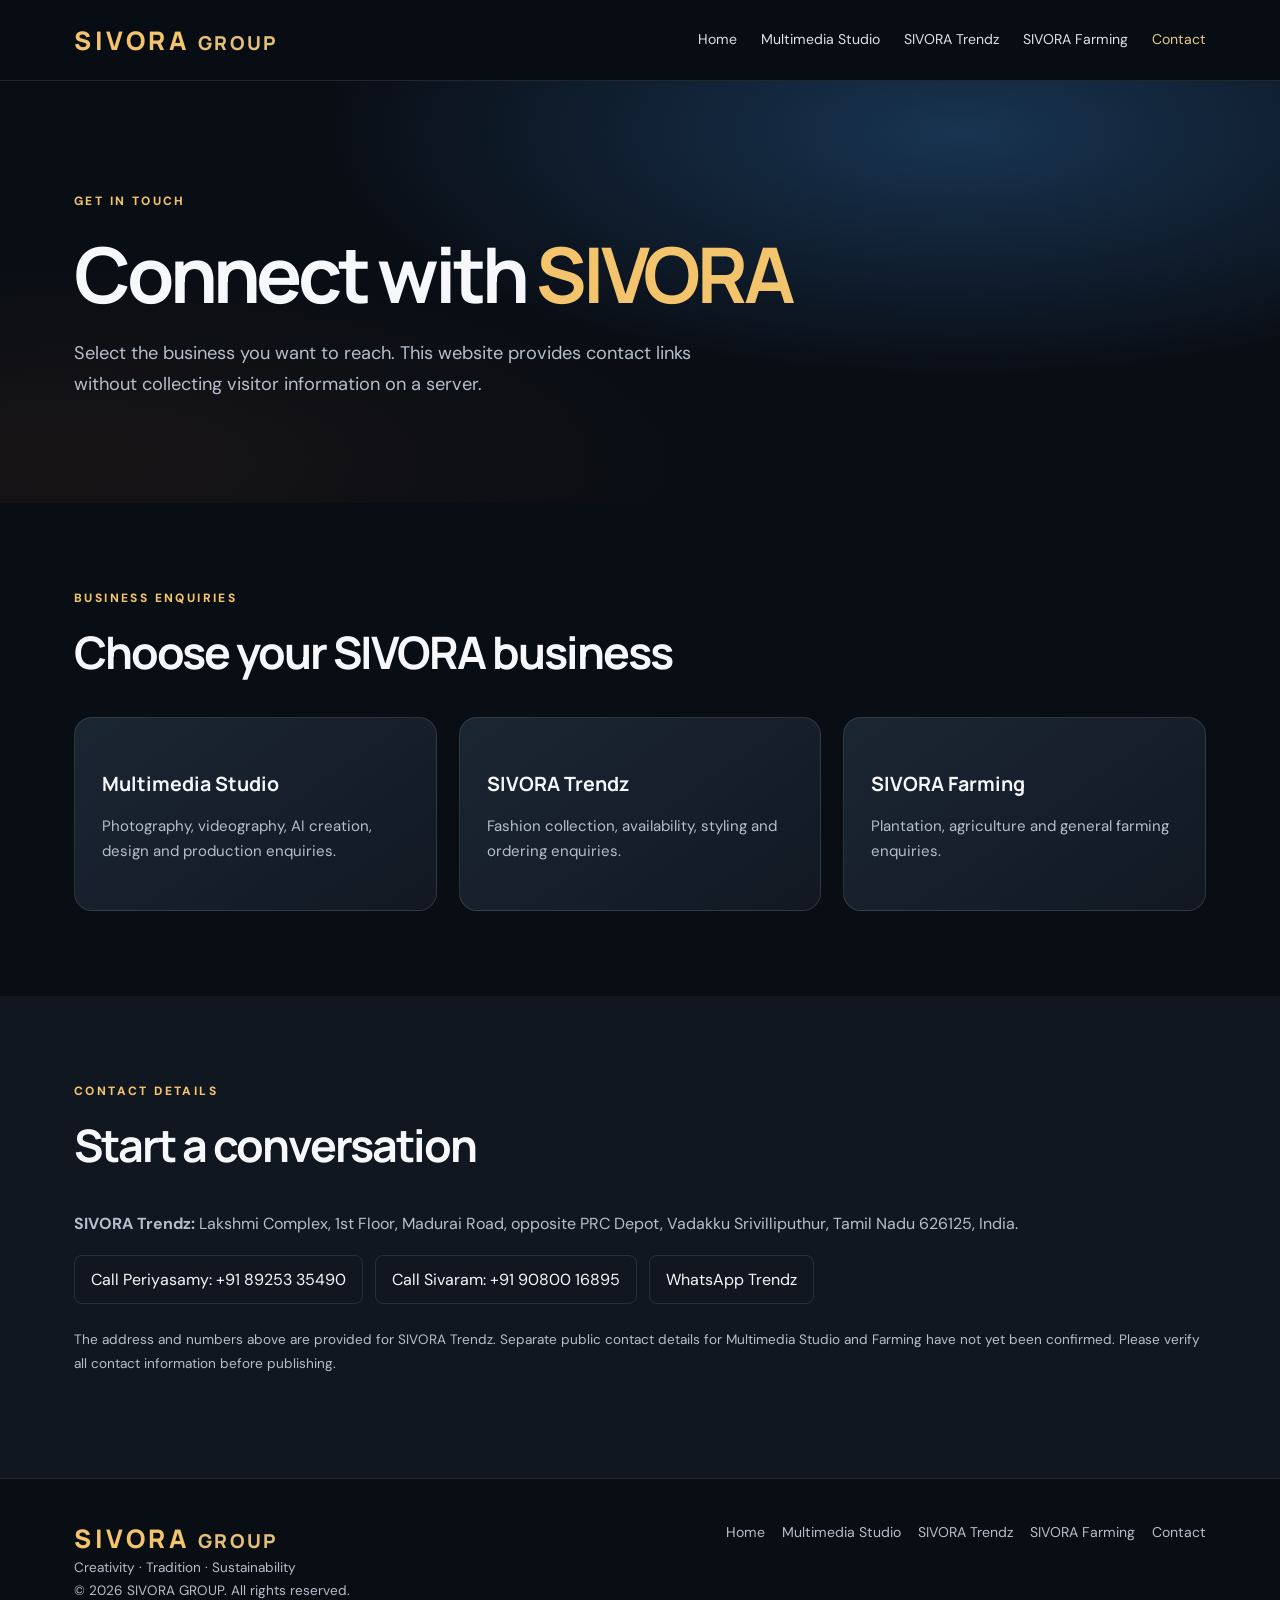
==== contact.html @ 6536f133 "Add files via upload" ====
<!doctype html><html lang="en"><head><meta charset="utf-8"><meta name="viewport" content="width=device-width,initial-scale=1"><meta name="theme-color" content="#090d14"><meta name="description" content="Contact SIVORA for multimedia, fashion and farming enquiries."><title>Contact | SIVORA GROUP</title><link rel="stylesheet" href="style.css"><script src="script.js" defer></script></head><body class=""><header class="header"><div class="container nav"><a class="brand" href="index.html" aria-label="SIVORA GROUP Home">SIVORA <span class="brand-group">GROUP</span></a><button class="menu" data-menu aria-expanded="false" aria-label="Toggle navigation">☰ Menu</button><nav class="nav-links" data-nav aria-label="Main navigation"><a href="index.html" >Home</a><a href="multimedia.html" >Multimedia Studio</a><a href="trendz.html" >SIVORA Trendz</a><a href="farming.html" >SIVORA Farming</a><a href="contact.html" aria-current=page>Contact</a></nav></div></header><main><section class="hero"><div class="container"><div class="eyebrow">Get in touch</div><h1>Connect with <span class="highlight">SIVORA</span></h1><p class="lead">Select the business you want to reach. This website provides contact links without collecting visitor information on a server.</p></div></section><section class="section "><div class="container"><div class="section-header"><div class="eyebrow">Business enquiries</div><h2>Choose your SIVORA business</h2></div><div class="grid "><article class="card"><span class="tag"></span><h3>Multimedia Studio</h3><p>Photography, videography, AI creation, design and production enquiries.</p></article><article class="card"><span class="tag"></span><h3>SIVORA Trendz</h3><p>Fashion collection, availability, styling and ordering enquiries.</p></article><article class="card"><span class="tag"></span><h3>SIVORA Farming</h3><p>Plantation, agriculture and general farming enquiries.</p></article></div></div></section><section class="section alt"><div class="container"><div class="section-header"><div class="eyebrow">Contact details</div><h2>Start a conversation</h2></div><p><strong>SIVORA Trendz:</strong> Lakshmi Complex, 1st Floor, Madurai Road, opposite PRC Depot, Vadakku Srivilliputhur, Tamil Nadu 626125, India.</p><div class="contact-links"><a href="tel:+918925335490">Call Periyasamy: +91 89253 35490</a><a href="tel:+919080016895">Call Sivaram: +91 90800 16895</a><a href="https://wa.me/918925335490?text=Hello%20SIVORA%20Trendz%2C%20I%20would%20like%20to%20enquire." target="_blank" rel="noopener noreferrer">WhatsApp Trendz</a></div><p class="small" style="margin-top:24px">The address and numbers above are provided for SIVORA Trendz. Separate public contact details for Multimedia Studio and Farming have not yet been confirmed. Please verify all contact information before publishing.</p></div></section></main><footer class="footer"><div class="container footer-grid"><div><a class="brand" href="index.html">SIVORA <span class="brand-group">GROUP</span></a><p class="small">Creativity · Tradition · Sustainability<br>© 2026 SIVORA GROUP. All rights reserved.</p></div><div class="footer-links"><a href="index.html" >Home</a><a href="multimedia.html" >Multimedia Studio</a><a href="trendz.html" >SIVORA Trendz</a><a href="farming.html" >SIVORA Farming</a><a href="contact.html" aria-current=page>Contact</a></div></div></footer></body></html>
---- style.css ----
@import url('https://fonts.googleapis.com/css2?family=DM+Sans:wght@400;500;600;700&family=Manrope:wght@400;500;600;700;800&display=swap');
:root{--bg:#090d14;--panel:#121a25;--panel2:#172230;--line:#ffffff1c;--text:#f7f8fb;--muted:#b5bfcb;--gold:#f3c46b;--blue:#2cbeff;--pink:#f05db5;--green:#7cdb83}*{box-sizing:border-box}html{scroll-behavior:smooth}body{margin:0;background:var(--bg);color:var(--text);font:16px/1.7 'DM Sans',sans-serif}h1,h2,h3,h4{font-family:Manrope,sans-serif;line-height:1.18;margin:0 0 18px}h1{font-size:clamp(2.6rem,6vw,5.5rem);letter-spacing:-.055em}h2{font-size:clamp(2rem,3.5vw,3.2rem);letter-spacing:-.045em}h3{font-size:1.23rem}p{margin:0 0 18px;color:var(--muted)}a{color:inherit;text-decoration:none}a:hover{color:var(--gold)}.container{max-width:1180px;margin:auto;padding:0 24px}.header{position:sticky;top:0;z-index:10;background:#090d14e8;backdrop-filter:blur(18px);border-bottom:1px solid var(--line)}.nav{min-height:80px;display:flex;align-items:center;justify-content:space-between;gap:20px}.brand{font:800 1.6rem Manrope;letter-spacing:.14em;color:var(--gold)}.nav-links{display:flex;gap:24px;align-items:center}.nav-links a{font-size:.88rem;color:#dce3eb}.nav-links a[aria-current=page]{color:var(--gold)}.menu{display:none}.hero{padding:110px 0 85px;position:relative;overflow:hidden;background:radial-gradient(ellipse at 75% 12%,#183451 0%,transparent 48%),radial-gradient(ellipse at 5% 90%,#4a2d1838,transparent 40%)}.eyebrow{font-weight:800;letter-spacing:.2em;text-transform:uppercase;font-size:.75rem;color:var(--gold);margin-bottom:18px}.hero p.lead{font-size:1.14rem;max-width:670px}.highlight{color:var(--gold)}.btn{display:inline-flex;align-items:center;justify-content:center;gap:8px;padding:13px 22px;border-radius:9px;background:var(--gold);color:#10141a;font-weight:800;font-size:.88rem;border:1px solid var(--gold);margin:10px 12px 0 0}.btn:hover{background:#fff;color:#10141a}.btn.secondary{background:transparent;color:#fff;border-color:#647081}.btn.secondary:hover{background:#263140}.section{padding:85px 0}.section.alt{background:#101720}.section-header{max-width:800px;margin-bottom:38px}.grid{display:grid;grid-template-columns:repeat(3,1fr);gap:22px}.grid.two{grid-template-columns:repeat(2,1fr)}.card{background:linear-gradient(145deg,#1b2633,#111822);border:1px solid var(--line);border-radius:18px;padding:27px;transition:transform .2s,border-color .2s}.card:hover{transform:translateY(-4px);border-color:#f3c46b80}.card p{font-size:.94rem}.card .tag{display:inline-block;color:var(--gold);font-size:.73rem;font-weight:800;letter-spacing:.13em;text-transform:uppercase;margin-bottom:13px}.logo{width:100%;max-height:250px;object-fit:contain;display:block;margin:0 auto 20px}.business-card .logo{height:220px}.business-card .btn{margin-top:8px}.split{display:grid;grid-template-columns:1.2fr .8fr;gap:50px;align-items:center}.split img{width:100%;max-height:420px;object-fit:contain;filter:drop-shadow(0 0 32px #f3c46b18)}.pill-list{display:flex;flex-wrap:wrap;gap:10px;margin-top:20px}.pill{border:1px solid #ffffff35;border-radius:100px;padding:7px 14px;color:#dbe4eb;font-size:.85rem}.steps{counter-reset:step}.step{display:flex;gap:15px;align-items:flex-start;padding:17px 0;border-bottom:1px solid var(--line)}.step b{color:var(--gold);min-width:34px}.step p{margin:0}.footer{border-top:1px solid var(--line);padding:42px 0;color:var(--muted);font-size:.88rem}.footer-grid{display:flex;justify-content:space-between;gap:30px;flex-wrap:wrap}.footer-links{display:flex;gap:17px;flex-wrap:wrap}.accent-blue{--gold:var(--blue)}.accent-pink{--gold:var(--pink)}.accent-green{--gold:var(--green)}.note{border-left:3px solid var(--gold);padding:14px 18px;background:#ffffff09;color:var(--muted)}.contact-links{display:flex;flex-wrap:wrap;gap:12px}.contact-links a{padding:10px 16px;border:1px solid var(--line);border-radius:8px}.small{font-size:.85rem}.top-logo{width:190px;height:190px;object-fit:contain;float:right;margin:0 0 20px 30px}@media(max-width:850px){.grid{grid-template-columns:1fr 1fr}.split{grid-template-columns:1fr}.nav-links{display:none;position:absolute;top:80px;left:0;right:0;background:#101720;padding:22px;flex-direction:column;align-items:flex-start}.nav-links.open{display:flex}.menu{display:block;border:1px solid #ffffff55;border-radius:7px;padding:8px 12px;background:transparent;color:white;cursor:pointer}.hero{padding:75px 0}.top-logo{width:135px;height:135px}}@media(max-width:570px){.grid,.grid.two{grid-template-columns:1fr}.top-logo{float:none;display:block;margin:0 0 20px}.section{padding:60px 0}.business-card .logo{height:180px}}

/* SIVORA GROUP identity refinements */
.brand-group{color:#e3bf78;font-weight:800;letter-spacing:.12em;font-size:.75em}.nav-links a[aria-current="page"]{color:#eac986}.business-card .logo{object-fit:contain}.business-card{transition:transform .2s ease,border-color .2s ease}.business-card:hover{transform:translateY(-5px);border-color:#9c814d}a:focus-visible,button:focus-visible{outline:3px solid #eac986;outline-offset:3px}
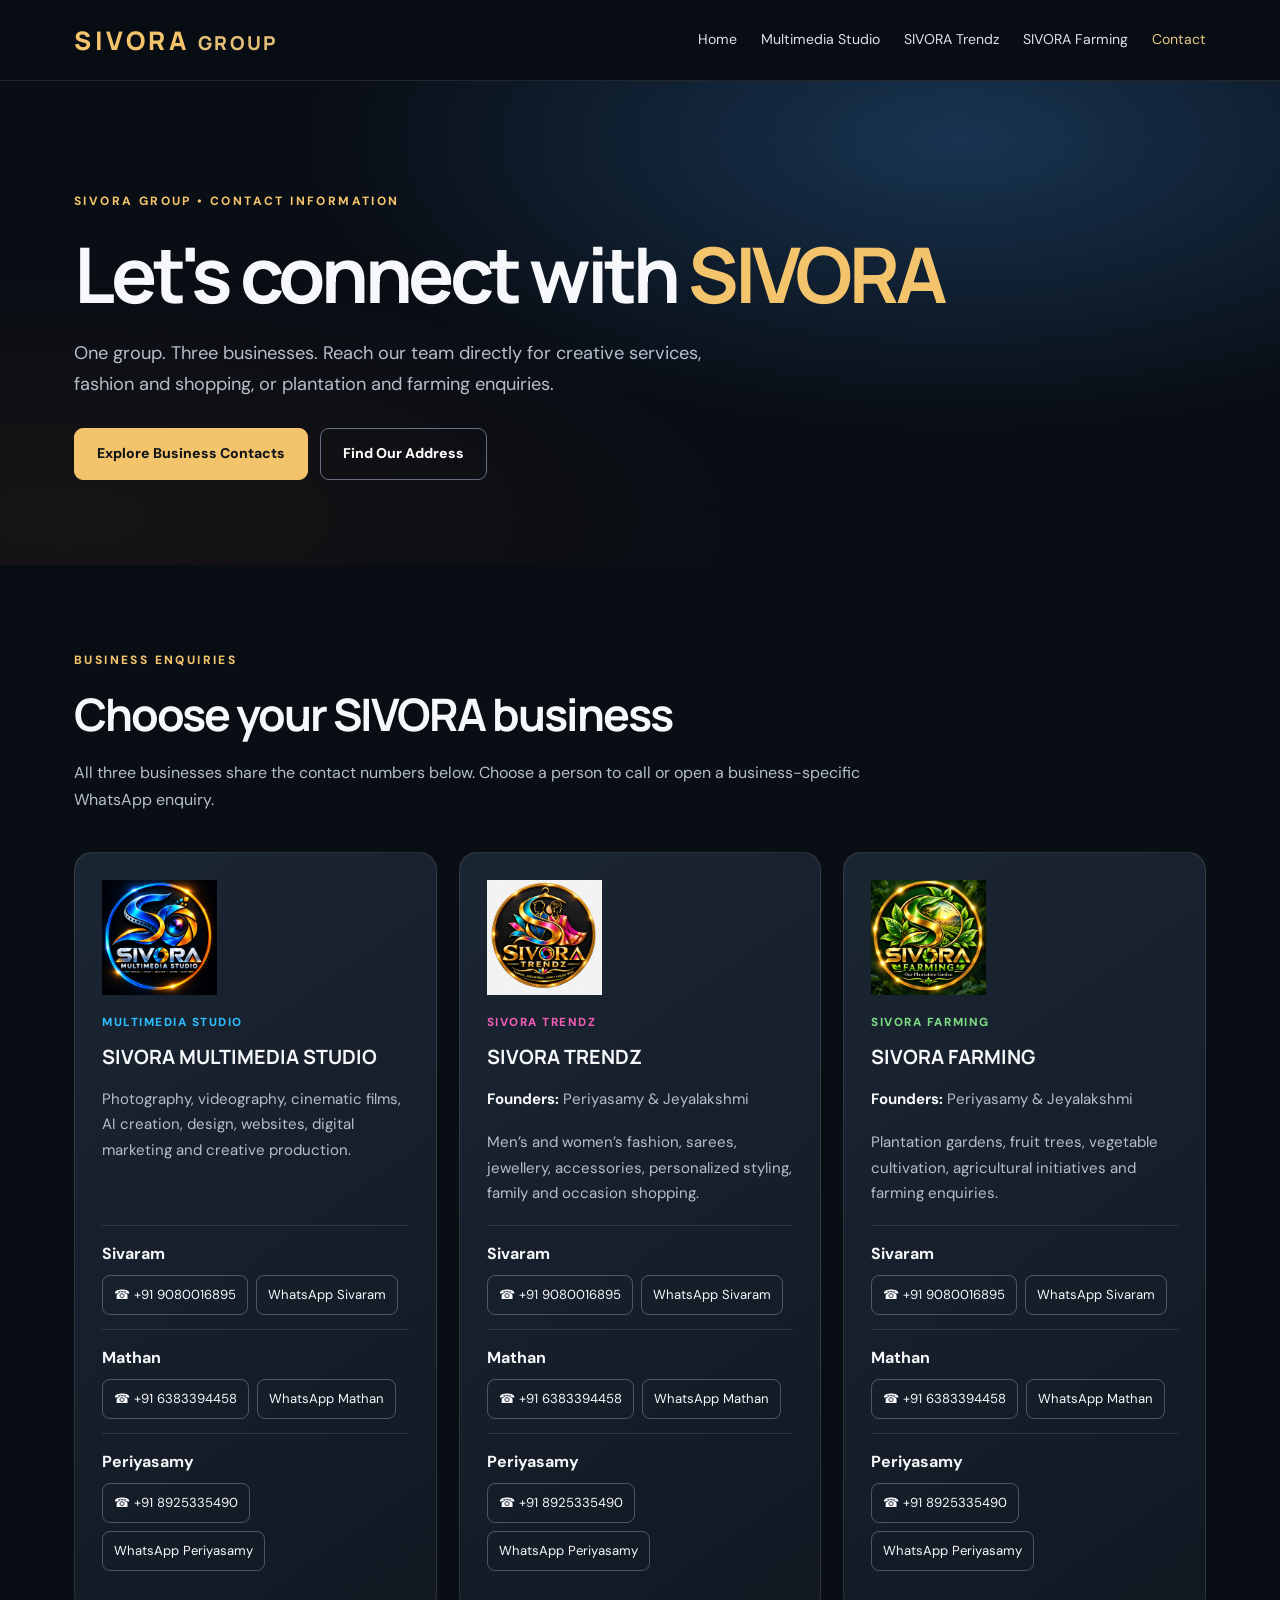
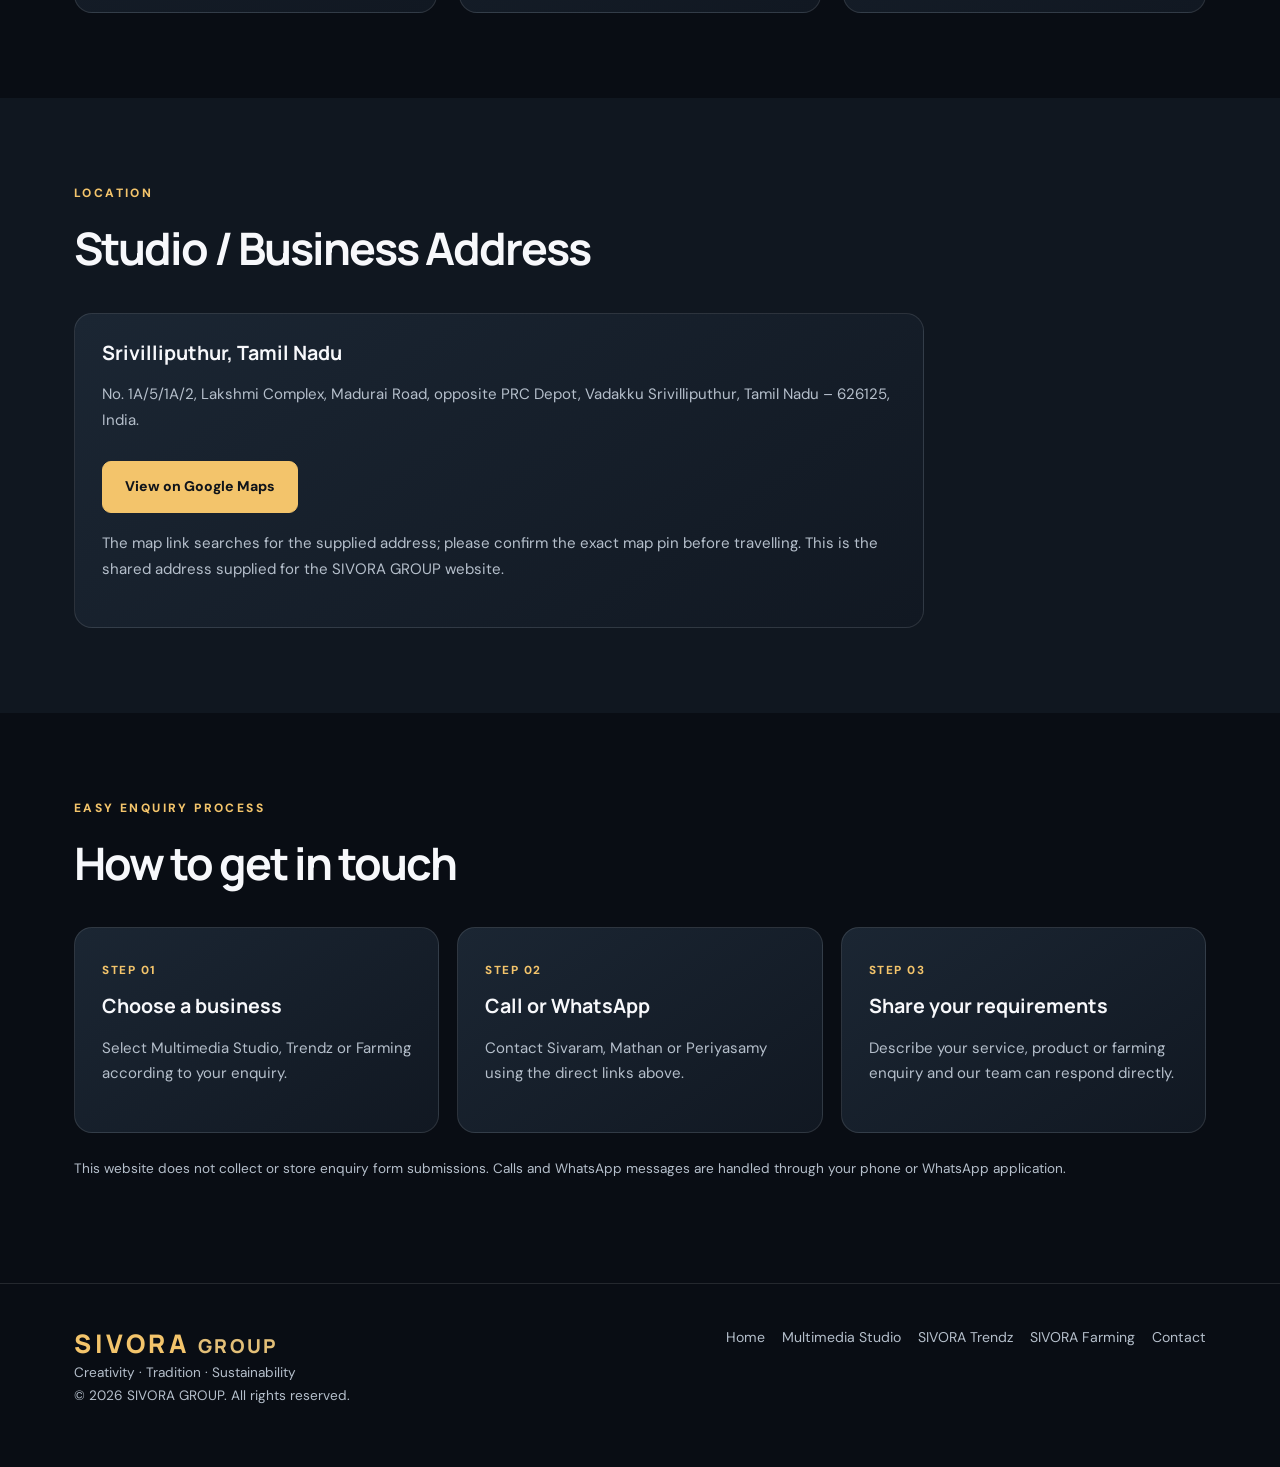
==== commit 5fb3206c: "Add files via upload" ====
--- a/contact.html
+++ b/contact.html
@@ -1 +1,29 @@
-<!doctype html><html lang="en"><head><meta charset="utf-8"><meta name="viewport" content="width=device-width,initial-scale=1"><meta name="theme-color" content="#090d14"><meta name="description" content="Contact SIVORA for multimedia, fashion and farming enquiries."><title>Contact | SIVORA GROUP</title><link rel="stylesheet" href="style.css"><script src="script.js" defer></script></head><body class=""><header class="header"><div class="container nav"><a class="brand" href="index.html" aria-label="SIVORA GROUP Home">SIVORA <span class="brand-group">GROUP</span></a><button class="menu" data-menu aria-expanded="false" aria-label="Toggle navigation">☰ Menu</button><nav class="nav-links" data-nav aria-label="Main navigation"><a href="index.html" >Home</a><a href="multimedia.html" >Multimedia Studio</a><a href="trendz.html" >SIVORA Trendz</a><a href="farming.html" >SIVORA Farming</a><a href="contact.html" aria-current=page>Contact</a></nav></div></header><main><section class="hero"><div class="container"><div class="eyebrow">Get in touch</div><h1>Connect with <span class="highlight">SIVORA</span></h1><p class="lead">Select the business you want to reach. This website provides contact links without collecting visitor information on a server.</p></div></section><section class="section "><div class="container"><div class="section-header"><div class="eyebrow">Business enquiries</div><h2>Choose your SIVORA business</h2></div><div class="grid "><article class="card"><span class="tag"></span><h3>Multimedia Studio</h3><p>Photography, videography, AI creation, design and production enquiries.</p></article><article class="card"><span class="tag"></span><h3>SIVORA Trendz</h3><p>Fashion collection, availability, styling and ordering enquiries.</p></article><article class="card"><span class="tag"></span><h3>SIVORA Farming</h3><p>Plantation, agriculture and general farming enquiries.</p></article></div></div></section><section class="section alt"><div class="container"><div class="section-header"><div class="eyebrow">Contact details</div><h2>Start a conversation</h2></div><p><strong>SIVORA Trendz:</strong> Lakshmi Complex, 1st Floor, Madurai Road, opposite PRC Depot, Vadakku Srivilliputhur, Tamil Nadu 626125, India.</p><div class="contact-links"><a href="tel:+918925335490">Call Periyasamy: +91 89253 35490</a><a href="tel:+919080016895">Call Sivaram: +91 90800 16895</a><a href="https://wa.me/918925335490?text=Hello%20SIVORA%20Trendz%2C%20I%20would%20like%20to%20enquire." target="_blank" rel="noopener noreferrer">WhatsApp Trendz</a></div><p class="small" style="margin-top:24px">The address and numbers above are provided for SIVORA Trendz. Separate public contact details for Multimedia Studio and Farming have not yet been confirmed. Please verify all contact information before publishing.</p></div></section></main><footer class="footer"><div class="container footer-grid"><div><a class="brand" href="index.html">SIVORA <span class="brand-group">GROUP</span></a><p class="small">Creativity · Tradition · Sustainability<br>© 2026 SIVORA GROUP. All rights reserved.</p></div><div class="footer-links"><a href="index.html" >Home</a><a href="multimedia.html" >Multimedia Studio</a><a href="trendz.html" >SIVORA Trendz</a><a href="farming.html" >SIVORA Farming</a><a href="contact.html" aria-current=page>Contact</a></div></div></footer></body></html>+<!doctype html>
+<html lang="en"><head><meta charset="utf-8"><meta name="viewport" content="width=device-width,initial-scale=1"><meta name="theme-color" content="#090d14"><meta name="description" content="Contact SIVORA GROUP, SIVORA MULTIMEDIA STUDIO, SIVORA TRENDZ and SIVORA FARMING. Call or WhatsApp Sivaram, Mathan or Periyasamy in Srivilliputhur, Tamil Nadu."><title>Contact | SIVORA GROUP</title><link rel="stylesheet" href="style.css"><script src="script.js" defer></script>
+<style>
+/* Page-specific layout only; shared style.css remains unchanged. */
+.contact-business{display:flex;flex-direction:column;align-items:flex-start}
+.contact-logo{height:115px;width:100%;object-fit:contain;object-position:left center;margin:0 0 18px}
+.contact-business .people{width:100%;margin-top:auto}
+.contact-person{border-top:1px solid var(--line);padding:14px 0}
+.contact-person strong{display:block;margin-bottom:8px}
+.contact-actions{display:flex;flex-wrap:wrap;gap:8px}
+.contact-actions a{display:inline-flex;align-items:center;justify-content:center;border:1px solid #ffffff40;border-radius:8px;padding:8px 11px;font-size:.82rem;line-height:1.4;min-height:40px;overflow-wrap:anywhere}
+.contact-actions a:hover{border-color:var(--gold);background:#ffffff0d}
+.contact-business.accent-blue .contact-actions a:hover{border-color:var(--blue)}
+.contact-business.accent-pink .contact-actions a:hover{border-color:var(--pink)}
+.contact-business.accent-green .contact-actions a:hover{border-color:var(--green)}
+.contact-business .small strong{color:var(--text)}
+.address-box{max-width:850px}
+.contact-steps{display:grid;grid-template-columns:repeat(3,minmax(0,1fr));gap:18px}
+.contact-steps .card{height:100%}
+@media(max-width:850px){.contact-steps{grid-template-columns:1fr}}
+@media(max-width:570px){.contact-logo{height:100px}}
+</style></head>
+<body><header class="header"><div class="container nav"><a class="brand" href="index.html" aria-label="SIVORA GROUP Home">SIVORA <span class="brand-group">GROUP</span></a><button class="menu" data-menu aria-expanded="false" aria-label="Toggle navigation">☰ Menu</button><nav class="nav-links" data-nav aria-label="Main navigation"><a href="index.html">Home</a><a href="multimedia.html">Multimedia Studio</a><a href="trendz.html">SIVORA Trendz</a><a href="farming.html">SIVORA Farming</a><a href="contact.html" aria-current="page">Contact</a></nav></div></header>
+<main>
+<section class="hero"><div class="container"><div class="eyebrow">SIVORA GROUP • Contact information</div><h1>Let's connect with <span class="highlight">SIVORA</span></h1><p class="lead">One group. Three businesses. Reach our team directly for creative services, fashion and shopping, or plantation and farming enquiries.</p><a class="btn" href="#business-contacts">Explore Business Contacts</a><a class="btn secondary" href="#visit-us">Find Our Address</a></div></section>
+<section class="section" id="business-contacts"><div class="container"><div class="section-header"><div class="eyebrow">Business enquiries</div><h2>Choose your SIVORA business</h2><p>All three businesses share the contact numbers below. Choose a person to call or open a business-specific WhatsApp enquiry.</p></div><div class="grid"><article class="card contact-business accent-blue"><img src="assets/multimedia.png" alt="SIVORA MULTIMEDIA STUDIO official logo" class="contact-logo" loading="lazy"><span class="tag">Multimedia Studio</span><h3>SIVORA MULTIMEDIA STUDIO</h3><p>Photography, videography, cinematic films, AI creation, design, websites, digital marketing and creative production.</p><div class="people"><div class="contact-person"><strong>Sivaram</strong><div class="contact-actions"><a href="tel:+919080016895" aria-label="Call Sivaram at 9080016895">☎ +91 9080016895</a><a href="https://wa.me/919080016895?text=Hello%20SIVORA%20MULTIMEDIA%20STUDIO%2C%20I%20would%20like%20to%20enquire%20about%20your%20services/products." target="_blank" rel="noopener noreferrer" aria-label="WhatsApp Sivaram about SIVORA MULTIMEDIA STUDIO">WhatsApp Sivaram</a></div></div><div class="contact-person"><strong>Mathan</strong><div class="contact-actions"><a href="tel:+916383394458" aria-label="Call Mathan at 6383394458">☎ +91 6383394458</a><a href="https://wa.me/916383394458?text=Hello%20SIVORA%20MULTIMEDIA%20STUDIO%2C%20I%20would%20like%20to%20enquire%20about%20your%20services/products." target="_blank" rel="noopener noreferrer" aria-label="WhatsApp Mathan about SIVORA MULTIMEDIA STUDIO">WhatsApp Mathan</a></div></div><div class="contact-person"><strong>Periyasamy</strong><div class="contact-actions"><a href="tel:+918925335490" aria-label="Call Periyasamy at 8925335490">☎ +91 8925335490</a><a href="https://wa.me/918925335490?text=Hello%20SIVORA%20MULTIMEDIA%20STUDIO%2C%20I%20would%20like%20to%20enquire%20about%20your%20services/products." target="_blank" rel="noopener noreferrer" aria-label="WhatsApp Periyasamy about SIVORA MULTIMEDIA STUDIO">WhatsApp Periyasamy</a></div></div></div></article><article class="card contact-business accent-pink"><img src="assets/trendz.png" alt="SIVORA TRENDZ official logo" class="contact-logo" loading="lazy"><span class="tag">SIVORA Trendz</span><h3>SIVORA TRENDZ</h3><p class="small"><strong>Founders:</strong> Periyasamy &amp; Jeyalakshmi</p><p>Men’s and women’s fashion, sarees, jewellery, accessories, personalized styling, family and occasion shopping.</p><div class="people"><div class="contact-person"><strong>Sivaram</strong><div class="contact-actions"><a href="tel:+919080016895" aria-label="Call Sivaram at 9080016895">☎ +91 9080016895</a><a href="https://wa.me/919080016895?text=Hello%20SIVORA%20TRENDZ%2C%20I%20would%20like%20to%20enquire%20about%20your%20services/products." target="_blank" rel="noopener noreferrer" aria-label="WhatsApp Sivaram about SIVORA TRENDZ">WhatsApp Sivaram</a></div></div><div class="contact-person"><strong>Mathan</strong><div class="contact-actions"><a href="tel:+916383394458" aria-label="Call Mathan at 6383394458">☎ +91 6383394458</a><a href="https://wa.me/916383394458?text=Hello%20SIVORA%20TRENDZ%2C%20I%20would%20like%20to%20enquire%20about%20your%20services/products." target="_blank" rel="noopener noreferrer" aria-label="WhatsApp Mathan about SIVORA TRENDZ">WhatsApp Mathan</a></div></div><div class="contact-person"><strong>Periyasamy</strong><div class="contact-actions"><a href="tel:+918925335490" aria-label="Call Periyasamy at 8925335490">☎ +91 8925335490</a><a href="https://wa.me/918925335490?text=Hello%20SIVORA%20TRENDZ%2C%20I%20would%20like%20to%20enquire%20about%20your%20services/products." target="_blank" rel="noopener noreferrer" aria-label="WhatsApp Periyasamy about SIVORA TRENDZ">WhatsApp Periyasamy</a></div></div></div></article><article class="card contact-business accent-green"><img src="assets/farming.png" alt="SIVORA FARMING official logo" class="contact-logo" loading="lazy"><span class="tag">SIVORA Farming</span><h3>SIVORA FARMING</h3><p class="small"><strong>Founders:</strong> Periyasamy &amp; Jeyalakshmi</p><p>Plantation gardens, fruit trees, vegetable cultivation, agricultural initiatives and farming enquiries.</p><div class="people"><div class="contact-person"><strong>Sivaram</strong><div class="contact-actions"><a href="tel:+919080016895" aria-label="Call Sivaram at 9080016895">☎ +91 9080016895</a><a href="https://wa.me/919080016895?text=Hello%20SIVORA%20FARMING%2C%20I%20would%20like%20to%20enquire%20about%20your%20services/products." target="_blank" rel="noopener noreferrer" aria-label="WhatsApp Sivaram about SIVORA FARMING">WhatsApp Sivaram</a></div></div><div class="contact-person"><strong>Mathan</strong><div class="contact-actions"><a href="tel:+916383394458" aria-label="Call Mathan at 6383394458">☎ +91 6383394458</a><a href="https://wa.me/916383394458?text=Hello%20SIVORA%20FARMING%2C%20I%20would%20like%20to%20enquire%20about%20your%20services/products." target="_blank" rel="noopener noreferrer" aria-label="WhatsApp Mathan about SIVORA FARMING">WhatsApp Mathan</a></div></div><div class="contact-person"><strong>Periyasamy</strong><div class="contact-actions"><a href="tel:+918925335490" aria-label="Call Periyasamy at 8925335490">☎ +91 8925335490</a><a href="https://wa.me/918925335490?text=Hello%20SIVORA%20FARMING%2C%20I%20would%20like%20to%20enquire%20about%20your%20services/products." target="_blank" rel="noopener noreferrer" aria-label="WhatsApp Periyasamy about SIVORA FARMING">WhatsApp Periyasamy</a></div></div></div></article></div></div></section>
+<section class="section alt" id="visit-us"><div class="container"><div class="section-header"><div class="eyebrow">Location</div><h2>Studio / Business Address</h2></div><div class="card address-box"><h3>Srivilliputhur, Tamil Nadu</h3><p>No. 1A/5/1A/2, Lakshmi Complex, Madurai Road, opposite PRC Depot, Vadakku Srivilliputhur, Tamil Nadu – 626125, India.</p><a class="btn" href="https://www.google.com/maps/search/?api=1&query=No.%201A/5/1A/2%2C%20Lakshmi%20Complex%2C%20Madurai%20Road%2C%20opposite%20PRC%20Depot%2C%20Vadakku%20Srivilliputhur%2C%20Tamil%20Nadu%20%E2%80%93%20626125%2C%20India." target="_blank" rel="noopener noreferrer">View on Google Maps</a><p class="small" style="margin-top:18px">The map link searches for the supplied address; please confirm the exact map pin before travelling. This is the shared address supplied for the SIVORA GROUP website.</p></div></div></section>
+<section class="section"><div class="container"><div class="section-header"><div class="eyebrow">Easy enquiry process</div><h2>How to get in touch</h2></div><div class="contact-steps"><article class="card"><span class="tag">Step 01</span><h3>Choose a business</h3><p>Select Multimedia Studio, Trendz or Farming according to your enquiry.</p></article><article class="card"><span class="tag">Step 02</span><h3>Call or WhatsApp</h3><p>Contact Sivaram, Mathan or Periyasamy using the direct links above.</p></article><article class="card"><span class="tag">Step 03</span><h3>Share your requirements</h3><p>Describe your service, product or farming enquiry and our team can respond directly.</p></article></div><p class="small" style="margin-top:24px">This website does not collect or store enquiry form submissions. Calls and WhatsApp messages are handled through your phone or WhatsApp application.</p></div></section>
+</main><footer class="footer"><div class="container footer-grid"><div><a class="brand" href="index.html">SIVORA <span class="brand-group">GROUP</span></a><p class="small">Creativity · Tradition · Sustainability<br>© 2026 SIVORA GROUP. All rights reserved.</p></div><div class="footer-links"><a href="index.html">Home</a><a href="multimedia.html">Multimedia Studio</a><a href="trendz.html">SIVORA Trendz</a><a href="farming.html">SIVORA Farming</a><a href="contact.html" aria-current="page">Contact</a></div></div></footer></body></html>
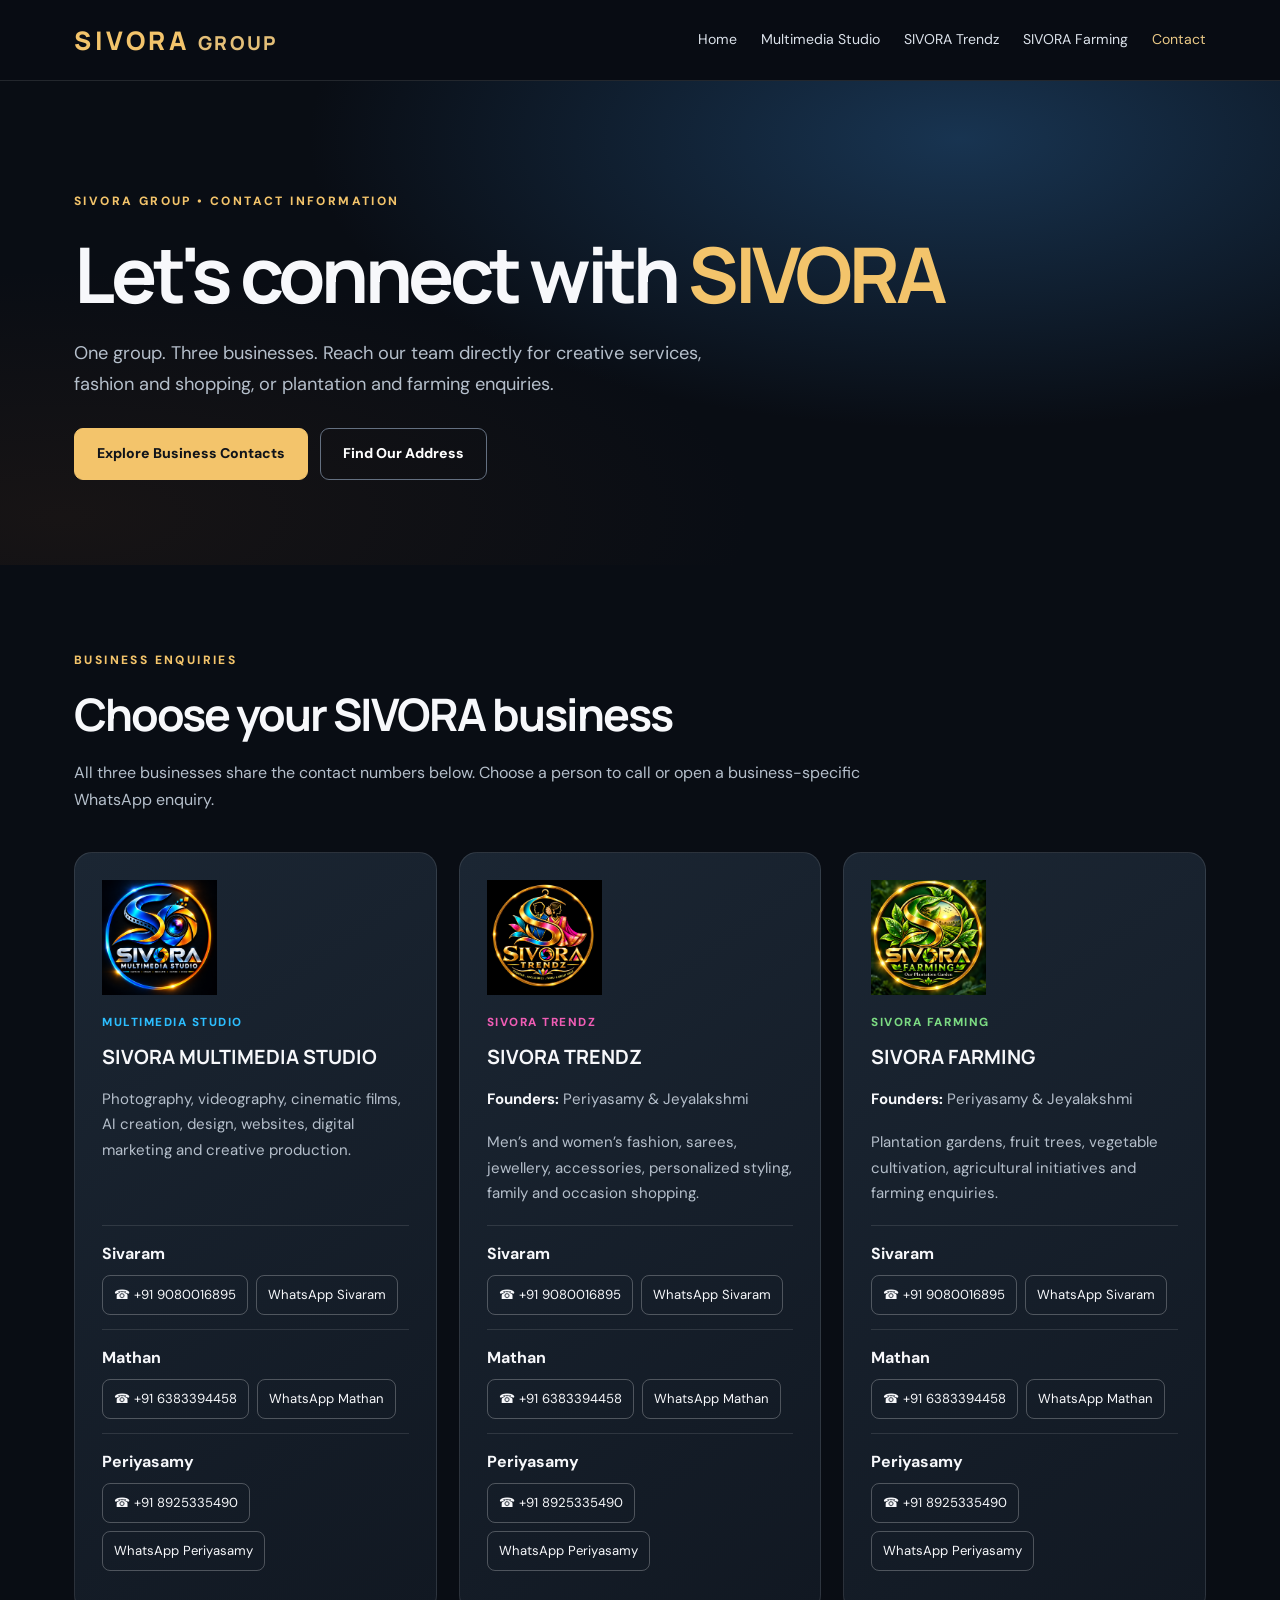
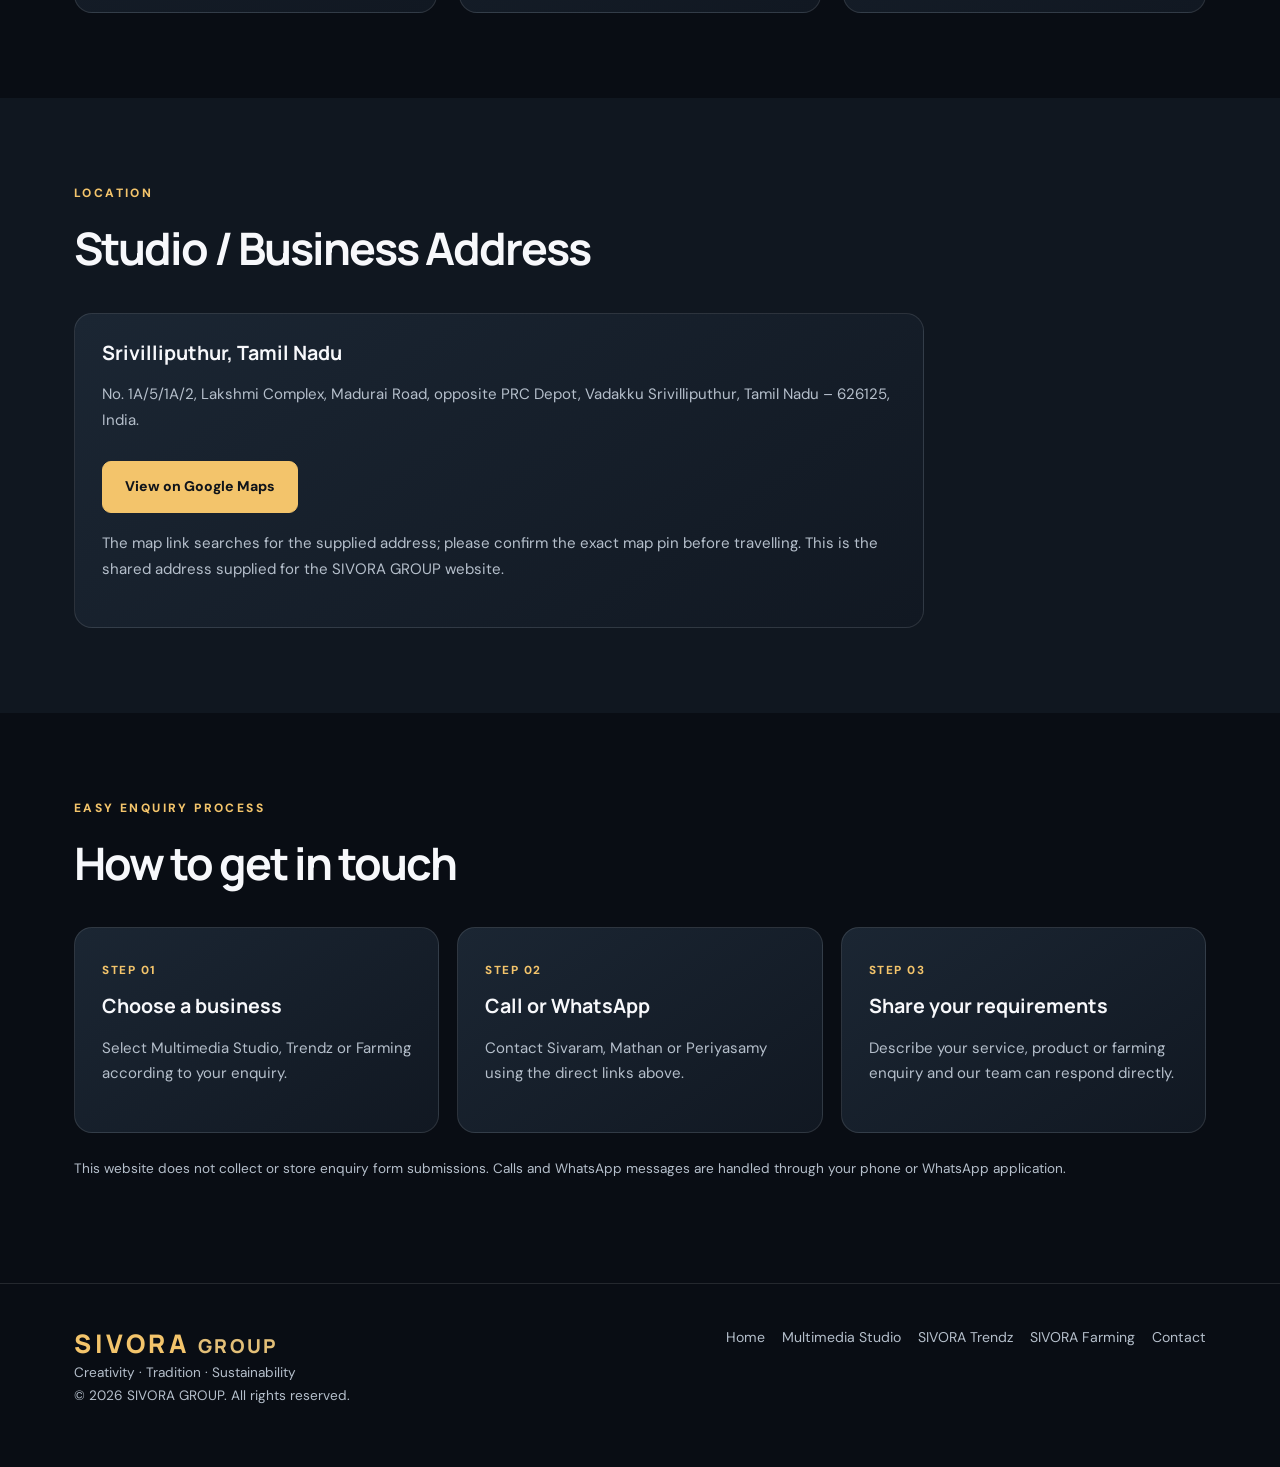
==== commit 7fdaa8b4: "Add files via upload" ====
--- a/contact.html
+++ b/contact.html
@@ -1,5 +1,11 @@
 <!doctype html>
-<html lang="en"><head><meta charset="utf-8"><meta name="viewport" content="width=device-width,initial-scale=1"><meta name="theme-color" content="#090d14"><meta name="description" content="Contact SIVORA GROUP, SIVORA MULTIMEDIA STUDIO, SIVORA TRENDZ and SIVORA FARMING. Call or WhatsApp Sivaram, Mathan or Periyasamy in Srivilliputhur, Tamil Nadu."><title>Contact | SIVORA GROUP</title><link rel="stylesheet" href="style.css"><script src="script.js" defer></script>
+<html lang="en"><head>
+<!-- SIVORA GROUP browser-tab and home-screen icons -->
+<link rel="icon" href="favicon.ico?v=sivora-group-1" sizes="16x16 32x32 48x48">
+<link rel="icon" type="image/png" sizes="32x32" href="favicon-32x32.png?v=sivora-group-1">
+<link rel="icon" type="image/png" sizes="16x16" href="favicon-16x16.png?v=sivora-group-1">
+<link rel="apple-touch-icon" sizes="180x180" href="apple-touch-icon.png?v=sivora-group-1">
+<meta charset="utf-8"><meta name="viewport" content="width=device-width,initial-scale=1"><meta name="theme-color" content="#090d14"><meta name="description" content="Contact SIVORA GROUP, SIVORA MULTIMEDIA STUDIO, SIVORA TRENDZ and SIVORA FARMING. Call or WhatsApp Sivaram, Mathan or Periyasamy in Srivilliputhur, Tamil Nadu."><title>Contact | SIVORA GROUP</title><link rel="stylesheet" href="style.css"><script src="script.js" defer></script>
 <style>
 /* Page-specific layout only; shared style.css remains unchanged. */
 .contact-business{display:flex;flex-direction:column;align-items:flex-start}
--- a/style.css
+++ b/style.css
@@ -3,3 +3,15 @@
 
 /* SIVORA GROUP identity refinements */
 .brand-group{color:#e3bf78;font-weight:800;letter-spacing:.12em;font-size:.75em}.nav-links a[aria-current="page"]{color:#eac986}.business-card .logo{object-fit:contain}.business-card{transition:transform .2s ease,border-color .2s ease}.business-card:hover{transform:translateY(-5px);border-color:#9c814d}a:focus-visible,button:focus-visible{outline:3px solid #eac986;outline-offset:3px}
+
+
+/* SIVORA GROUP 2026 homepage-only design — other business pages retain their CSS */
+body.home-vibrant{--bg:#070b14;--panel:#121928;--text:#f8fbff;--muted:#bdc9da;--gold:#ffd078;background:#070b14;color:var(--text)}
+.home-vibrant .header{background:#080c16ee;border-bottom:1px solid #ffffff20}.home-vibrant .brand{background:linear-gradient(100deg,#37d7ff 10%,#ffda7a 47%,#ff68bd 72%,#80e990);background-clip:text;-webkit-background-clip:text;color:transparent}.home-vibrant .brand-group{color:#f7e6bd}.home-vibrant .nav-links a[aria-current=page]{color:#ffd078}
+.home-vibrant .home-hero{padding:104px 0 86px;position:relative;overflow:hidden;background:radial-gradient(ellipse at 15% 15%,#006fc63a,transparent 44%),radial-gradient(ellipse at 90% 24%,#ff9c2340,transparent 40%),radial-gradient(ellipse at 80% 100%,#b5008330,transparent 40%),#080d19}
+.home-vibrant .home-hero:before{content:'';position:absolute;inset:0;pointer-events:none;opacity:.12;background-image:linear-gradient(#ffffff17 1px,transparent 1px),linear-gradient(90deg,#ffffff17 1px,transparent 1px);background-size:54px 54px;mask-image:linear-gradient(#000,transparent)}
+.home-vibrant .hero-layout{display:grid;grid-template-columns:1.06fr .94fr;align-items:center;gap:38px;position:relative}.home-vibrant .hero-copy h1{font-size:clamp(3rem,6.5vw,6.2rem);line-height:1.05}.home-vibrant .gradient-word{background:linear-gradient(90deg,#43d6ff,#ffcb64 45%,#ff67c4 73%,#7de795);background-clip:text;-webkit-background-clip:text;color:transparent}.home-vibrant .hero-copy .lead{max-width:660px;font-size:1.13rem;color:#d1daeb}.home-vibrant .hero-badges{display:flex;gap:10px;flex-wrap:wrap;margin-top:24px}.home-vibrant .hero-badges span{font-size:.77rem;letter-spacing:.04em;border:1px solid #ffffff35;border-radius:100px;padding:7px 13px;color:#e7efff;background:#ffffff0a}.home-vibrant .hero-logo-scene{position:relative;min-height:475px;display:grid;place-items:center}.home-vibrant .hero-logo-scene:before{content:'';position:absolute;inset:15% 10%;border-radius:50%;background:conic-gradient(#00c9ff,#ffba36,#f451ad,#55dd8a,#00c9ff);filter:blur(70px);opacity:.23}.home-vibrant .logo-orbit{position:relative;width:min(100%,520px);aspect-ratio:1;display:grid;place-items:center}.home-vibrant .logo-orbit img{position:absolute;width:57%;aspect-ratio:1;object-fit:cover;border-radius:50%;border:3px solid #ffffff2b;box-shadow:0 14px 55px #000b,0 0 35px #ffffff10}.home-vibrant .logo-orbit img:nth-child(1){left:0;top:5%;z-index:2}.home-vibrant .logo-orbit img:nth-child(2){right:0;top:5%;z-index:3}.home-vibrant .logo-orbit img:nth-child(3){left:22%;bottom:0;z-index:4}
+.home-vibrant .home-section{padding:88px 0}.home-vibrant .home-section.dark-alt{background:linear-gradient(180deg,#0e1423,#0b111d)}.home-vibrant .home-section .eyebrow{color:#ffd078}.home-vibrant .home-section h2{max-width:860px}.home-vibrant .section-intro{max-width:850px;color:#bac8dc}.home-vibrant .business-showcase{display:grid;grid-template-columns:repeat(3,minmax(0,1fr));gap:22px;margin-top:38px}.home-vibrant .venture{border:1px solid #ffffff23;border-radius:24px;overflow:hidden;background:#121a29;display:flex;flex-direction:column;box-shadow:0 20px 60px #0002;transition:transform .25s,border-color .25s}.home-vibrant .venture:hover{transform:translateY(-6px);border-color:var(--venture)}.home-vibrant .venture.media{--venture:#33cbff}.home-vibrant .venture.fashion{--venture:#ff69c4}.home-vibrant .venture.agri{--venture:#77dc80}.home-vibrant .venture-visual{padding:25px;background:radial-gradient(circle at 50% 40%,color-mix(in srgb,var(--venture) 19%,transparent),transparent 70%),#080d17;display:grid;place-items:center;min-height:295px}.home-vibrant .venture-visual img{width:min(100%,245px);aspect-ratio:1;object-fit:cover;border-radius:50%;box-shadow:0 0 40px color-mix(in srgb,var(--venture) 20%,transparent)}.home-vibrant .venture-content{padding:27px;display:flex;flex:1;flex-direction:column}.home-vibrant .venture .tagline{font-size:.75rem;letter-spacing:.12em;font-weight:800;text-transform:uppercase;color:var(--venture);margin-bottom:11px}.home-vibrant .venture h3{font-size:1.35rem;margin-bottom:12px}.home-vibrant .venture p{color:#c0ccdb}.home-vibrant .venture ul{color:#dce5ef;padding-left:19px;font-size:.89rem;margin:0 0 23px}.home-vibrant .venture li{margin:5px 0}.home-vibrant .venture a.more{margin-top:auto;display:inline-flex;justify-content:center;padding:12px 15px;border:1px solid var(--venture);border-radius:10px;color:#fff;font-weight:800}.home-vibrant .venture a.more:hover{background:var(--venture);color:#08101b}
+.home-vibrant .home-feature-grid{display:grid;grid-template-columns:repeat(3,minmax(0,1fr));gap:18px;margin-top:32px}.home-vibrant .home-feature{border:1px solid #ffffff20;border-radius:18px;padding:25px;background:#ffffff07}.home-vibrant .home-feature .glyph{font-size:1.9rem;display:block;margin-bottom:12px}.home-vibrant .home-feature h3{font-size:1.1rem}.home-vibrant .home-feature p{margin-bottom:0}.home-vibrant .home-banner{border-radius:24px;padding:40px;background:linear-gradient(120deg,#072f48,#24172f 52%,#183923);border:1px solid #ffffff28}.home-vibrant .home-banner h2{margin-bottom:12px}.home-vibrant .values{display:flex;flex-wrap:wrap;gap:11px;margin-top:24px}.home-vibrant .values span{border-radius:100px;padding:9px 16px;background:#ffffff12;border:1px solid #ffffff29;font-size:.88rem}.home-vibrant .contact-grid{display:grid;grid-template-columns:1.1fr .9fr;gap:30px}.home-vibrant .contact-panel{border:1px solid #ffffff23;border-radius:22px;background:#141d2b;padding:28px}.home-vibrant .contact-panel a{color:#8ce6ff}.home-vibrant .contact-panel a:hover{color:#fff}.home-vibrant .contact-person{padding:11px 0;border-bottom:1px solid #ffffff19;display:flex;justify-content:space-between;gap:14px;flex-wrap:wrap}.home-vibrant .contact-person:last-child{border:0}.home-vibrant .btn{background:linear-gradient(100deg,#34caff,#ffd079);border:0;color:#07101b}.home-vibrant .btn.secondary{background:transparent;color:#fff;border:1px solid #a5b9d5}.home-vibrant .btn:hover{background:#fff;color:#08121f}.home-vibrant .footer{background:#080c14}.home-vibrant .mini-label{font-size:.8rem;color:#d7e4f7;letter-spacing:.07em;text-transform:uppercase;font-weight:800}
+@media(max-width:960px){.home-vibrant .hero-layout{grid-template-columns:1fr}.home-vibrant .hero-logo-scene{min-height:360px}.home-vibrant .logo-orbit{width:360px}.home-vibrant .business-showcase{grid-template-columns:1fr 1fr}.home-vibrant .contact-grid{grid-template-columns:1fr}}@media(max-width:650px){.home-vibrant .home-hero{padding:66px 0 50px}.home-vibrant .hero-logo-scene{min-height:300px}.home-vibrant .logo-orbit{width:290px}.home-vibrant .business-showcase,.home-vibrant .home-feature-grid{grid-template-columns:1fr}.home-vibrant .home-section{padding:62px 0}.home-vibrant .home-banner{padding:27px}.home-vibrant .venture-visual{min-height:230px}.home-vibrant .venture-visual img{width:205px}}
+@media(prefers-reduced-motion:reduce){.home-vibrant .venture{transition:none}}
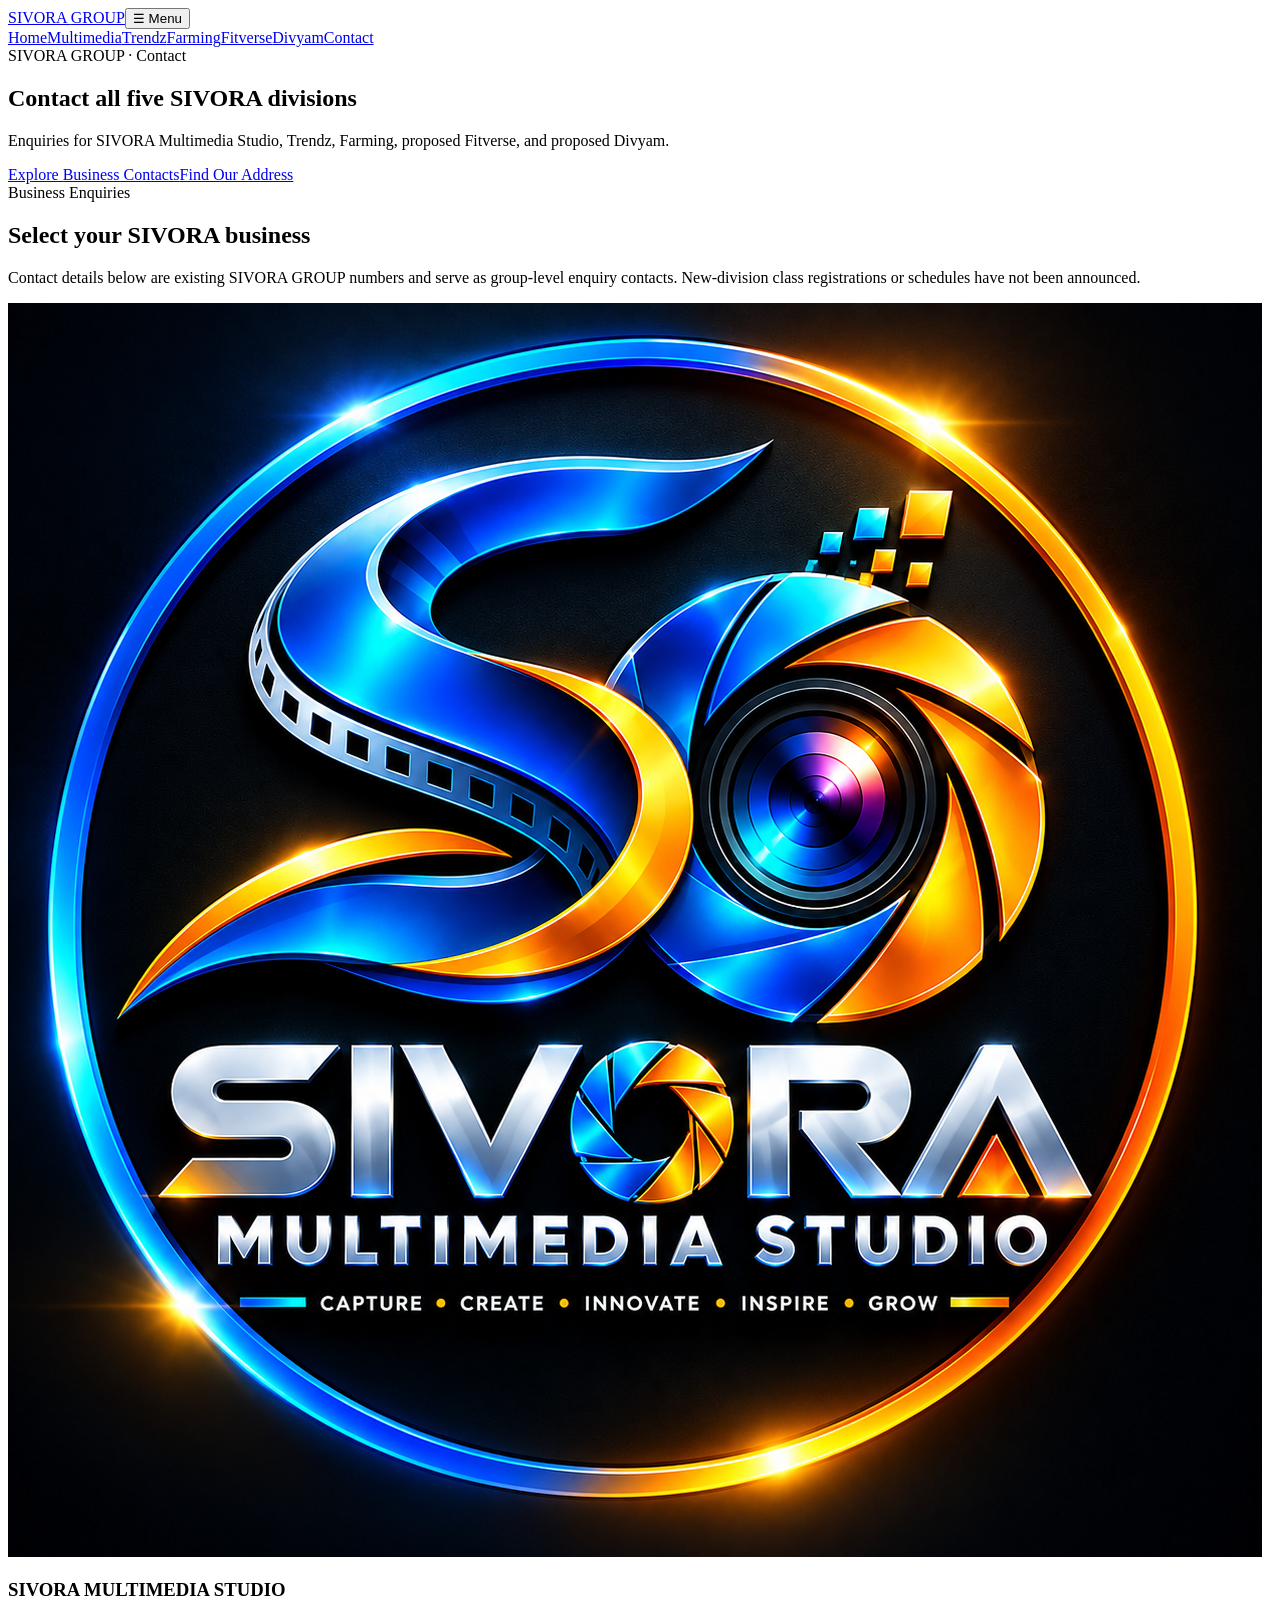
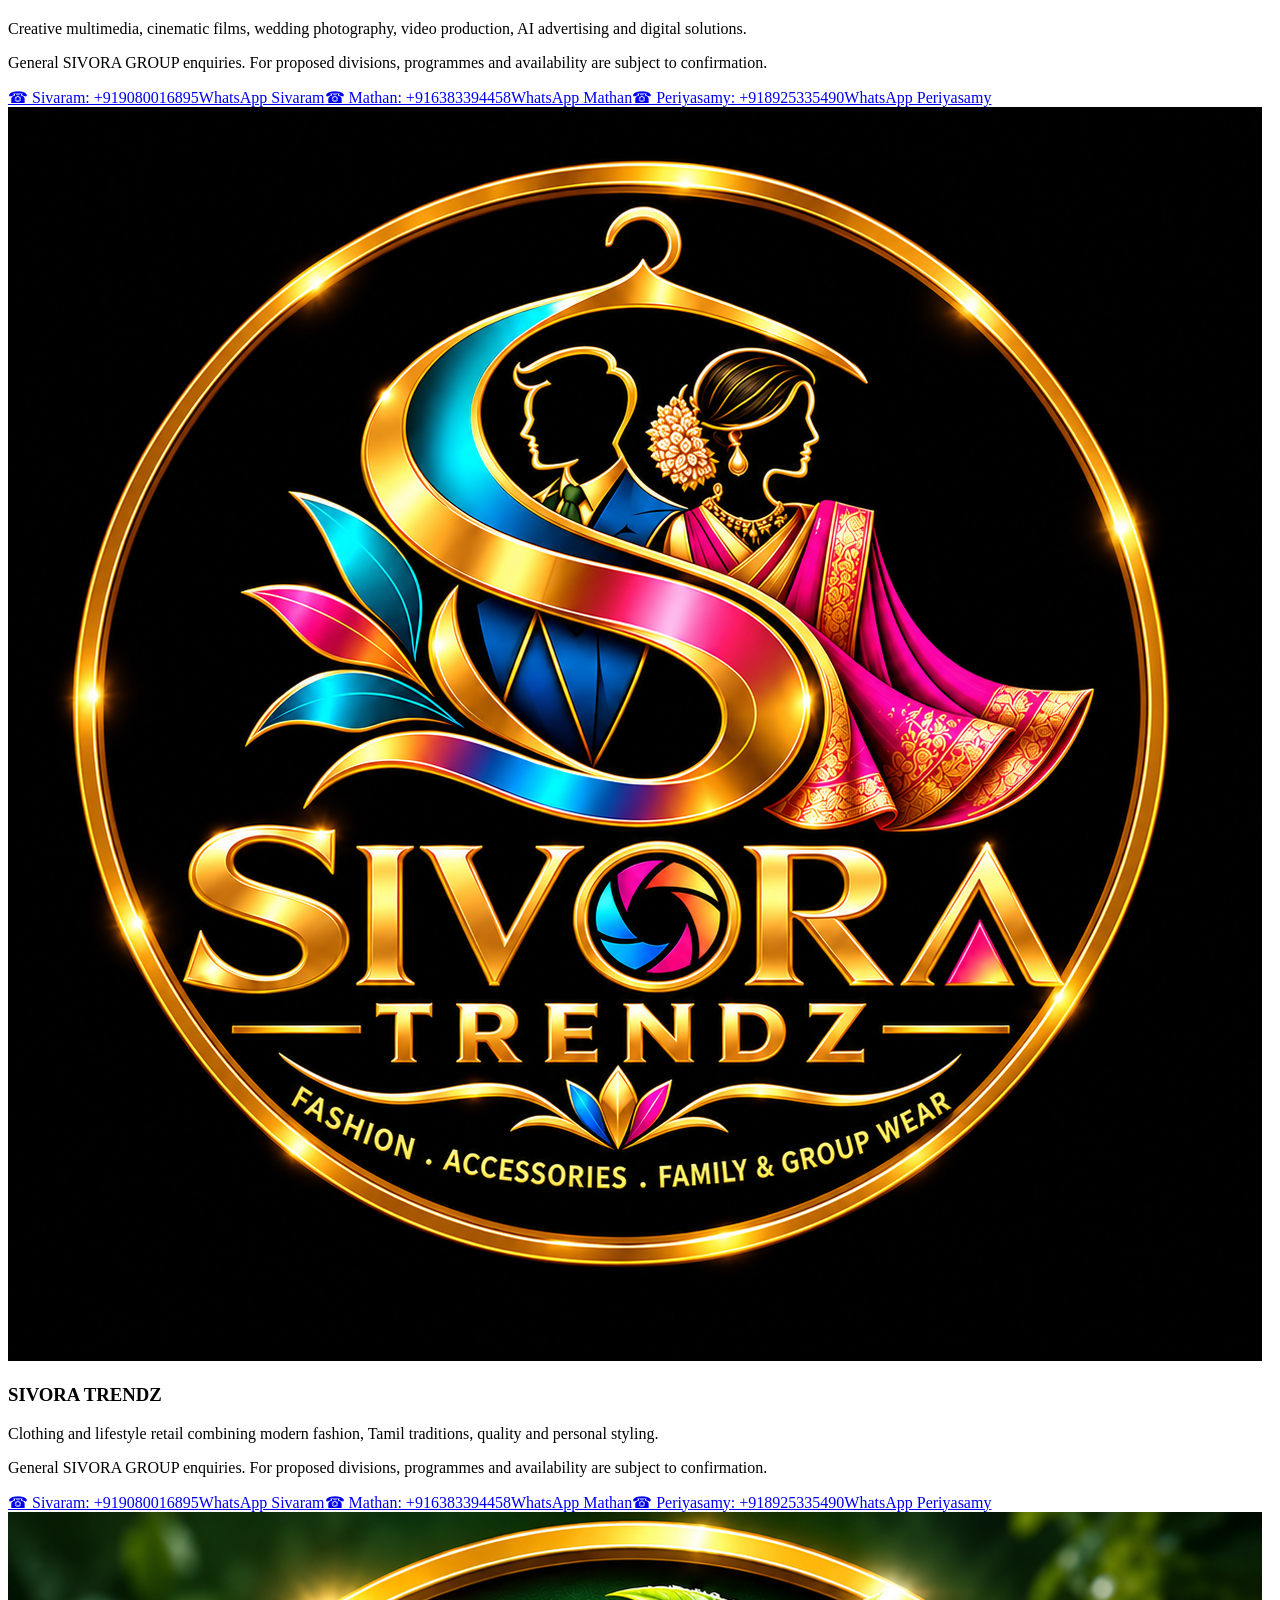
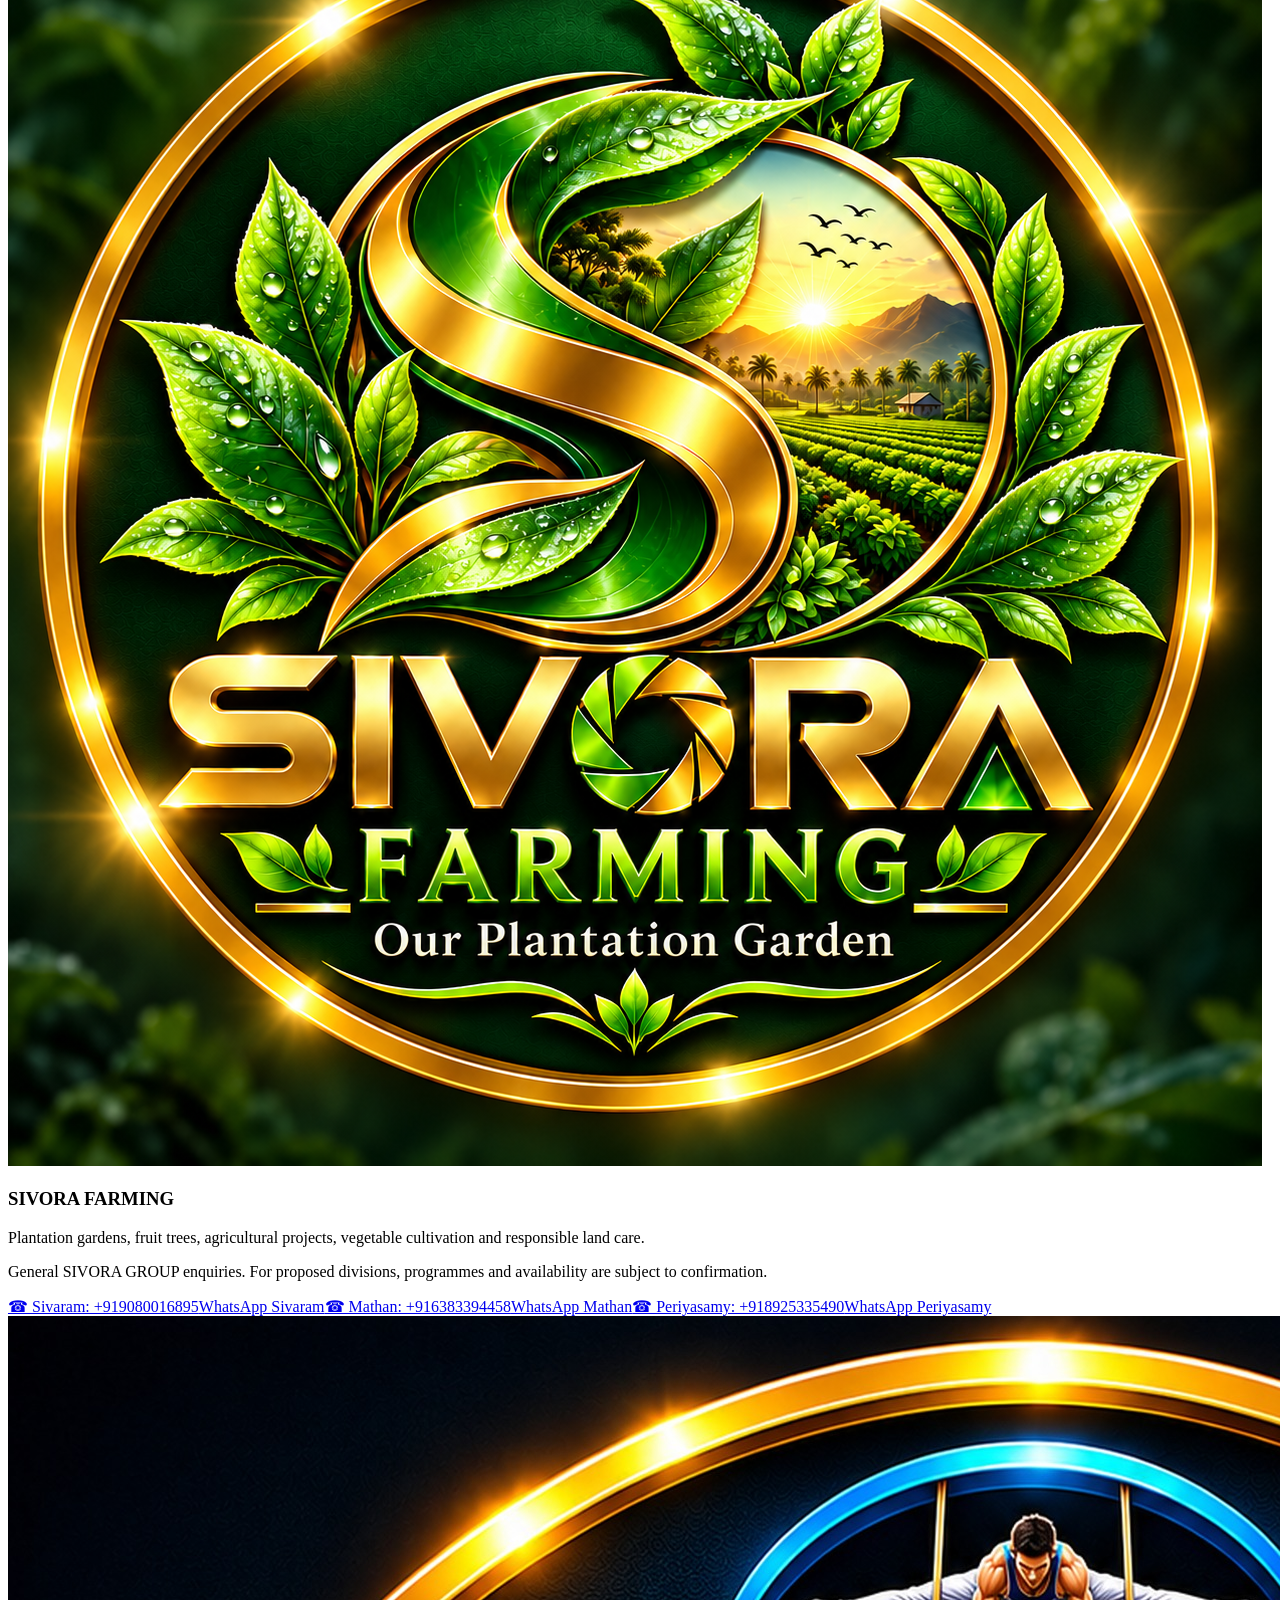
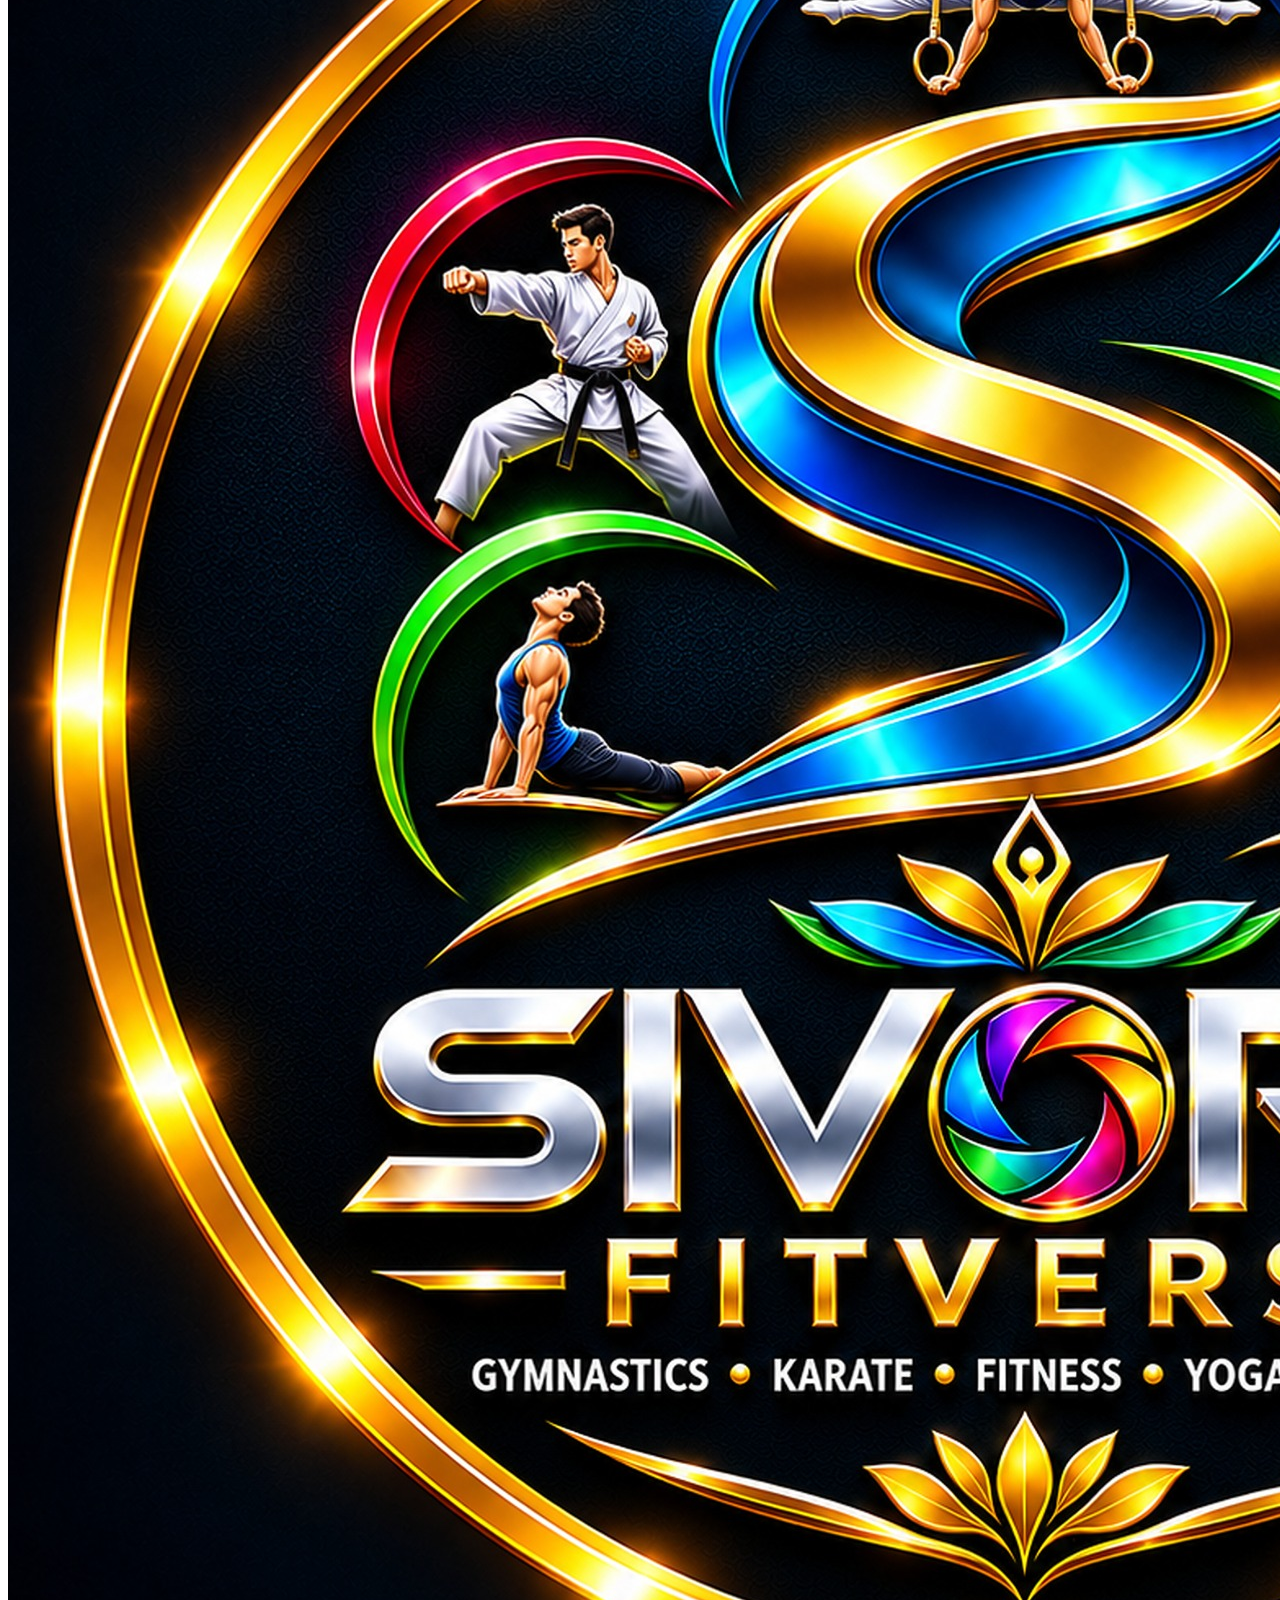
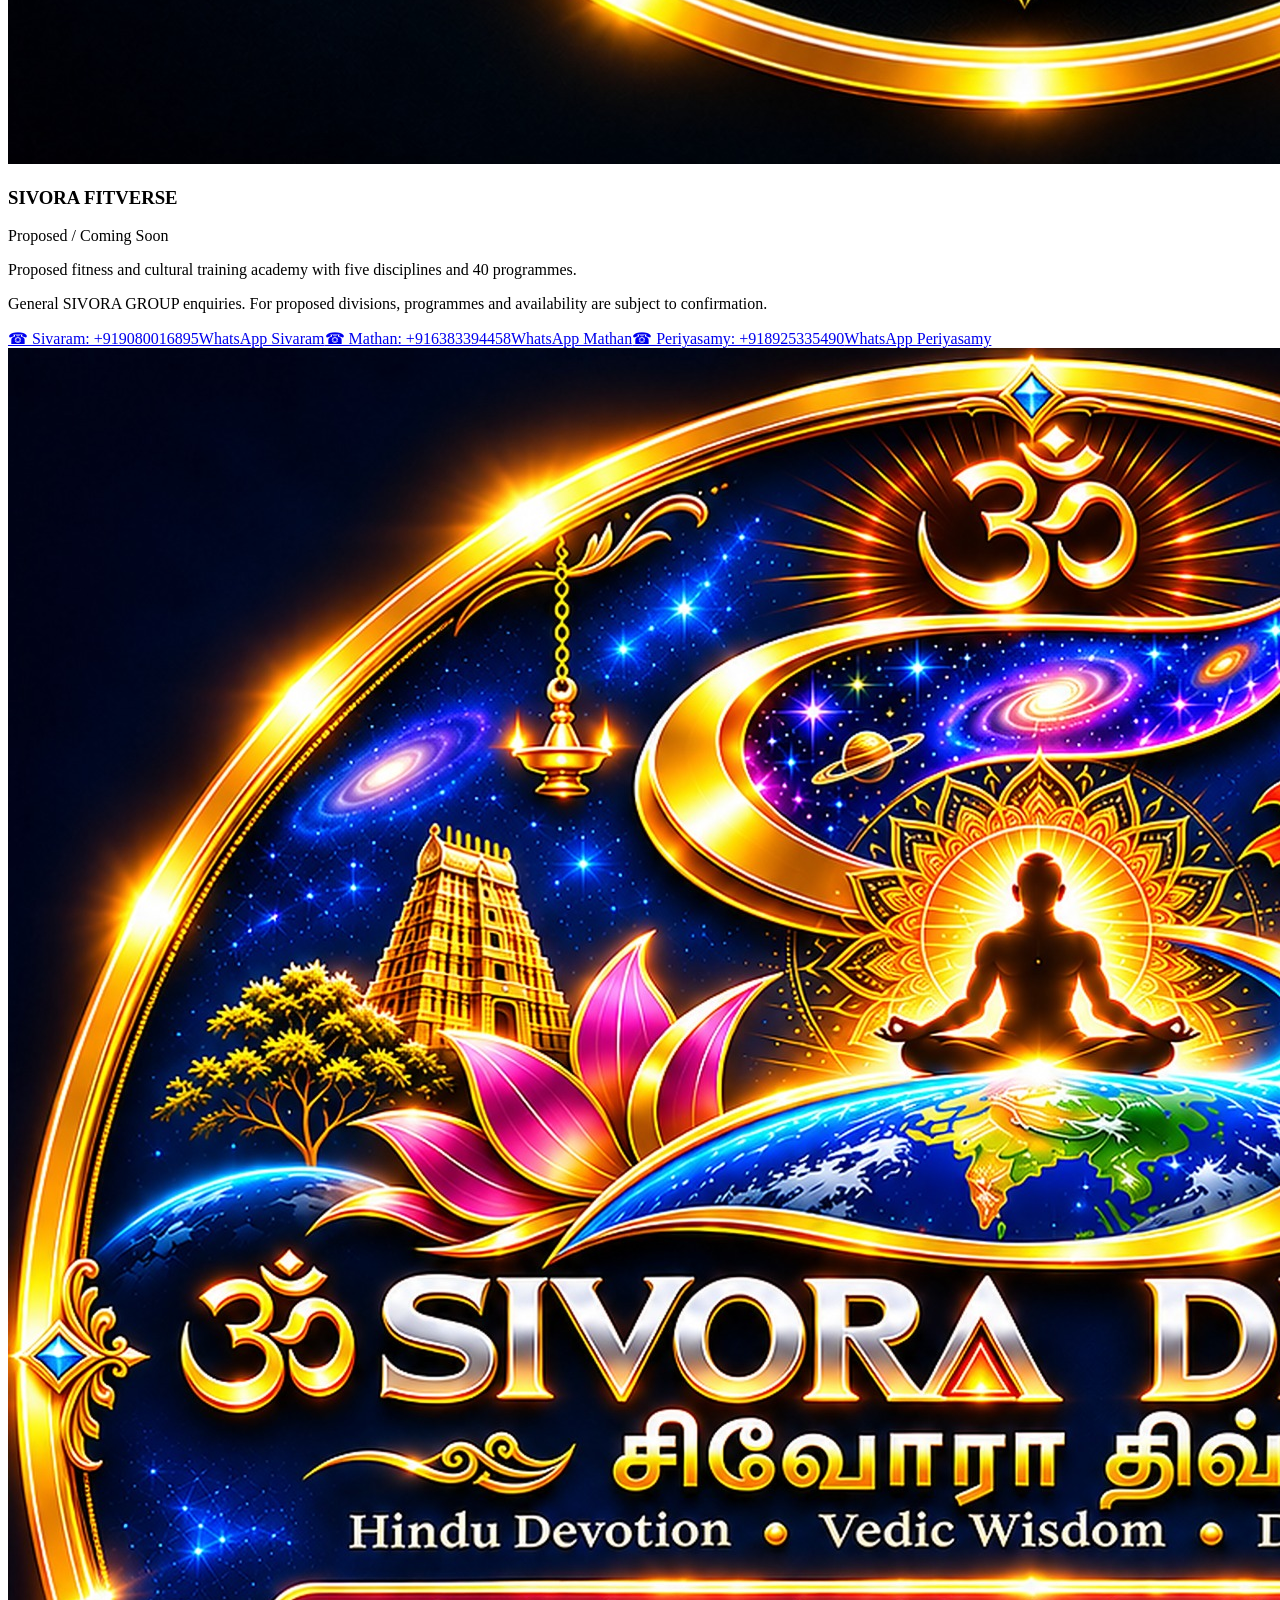
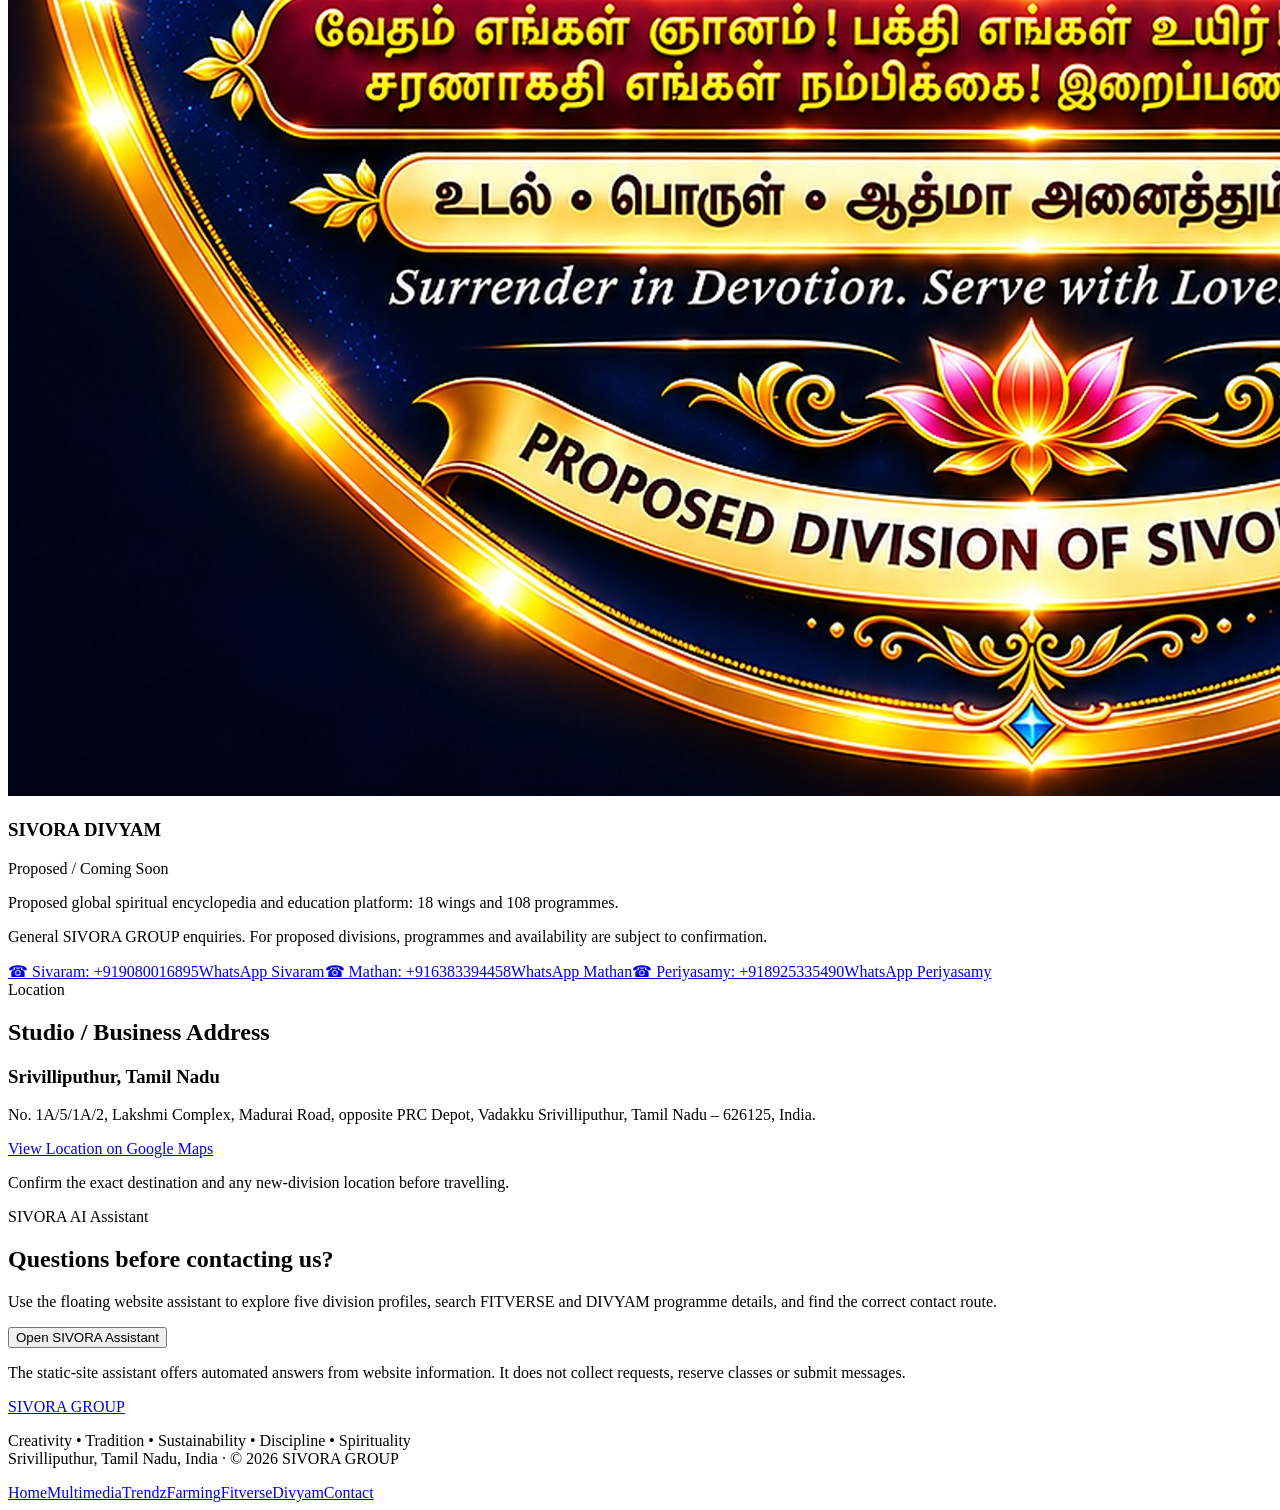
==== commit 672d65a5: "Add files via upload" ====
--- a/contact.html
+++ b/contact.html
@@ -1,35 +1 @@
-<!doctype html>
-<html lang="en"><head>
-<!-- SIVORA GROUP browser-tab and home-screen icons -->
-<link rel="icon" href="favicon.ico?v=sivora-group-1" sizes="16x16 32x32 48x48">
-<link rel="icon" type="image/png" sizes="32x32" href="favicon-32x32.png?v=sivora-group-1">
-<link rel="icon" type="image/png" sizes="16x16" href="favicon-16x16.png?v=sivora-group-1">
-<link rel="apple-touch-icon" sizes="180x180" href="apple-touch-icon.png?v=sivora-group-1">
-<meta charset="utf-8"><meta name="viewport" content="width=device-width,initial-scale=1"><meta name="theme-color" content="#090d14"><meta name="description" content="Contact SIVORA GROUP, SIVORA MULTIMEDIA STUDIO, SIVORA TRENDZ and SIVORA FARMING. Call or WhatsApp Sivaram, Mathan or Periyasamy in Srivilliputhur, Tamil Nadu."><title>Contact | SIVORA GROUP</title><link rel="stylesheet" href="style.css"><script src="script.js" defer></script>
-<style>
-/* Page-specific layout only; shared style.css remains unchanged. */
-.contact-business{display:flex;flex-direction:column;align-items:flex-start}
-.contact-logo{height:115px;width:100%;object-fit:contain;object-position:left center;margin:0 0 18px}
-.contact-business .people{width:100%;margin-top:auto}
-.contact-person{border-top:1px solid var(--line);padding:14px 0}
-.contact-person strong{display:block;margin-bottom:8px}
-.contact-actions{display:flex;flex-wrap:wrap;gap:8px}
-.contact-actions a{display:inline-flex;align-items:center;justify-content:center;border:1px solid #ffffff40;border-radius:8px;padding:8px 11px;font-size:.82rem;line-height:1.4;min-height:40px;overflow-wrap:anywhere}
-.contact-actions a:hover{border-color:var(--gold);background:#ffffff0d}
-.contact-business.accent-blue .contact-actions a:hover{border-color:var(--blue)}
-.contact-business.accent-pink .contact-actions a:hover{border-color:var(--pink)}
-.contact-business.accent-green .contact-actions a:hover{border-color:var(--green)}
-.contact-business .small strong{color:var(--text)}
-.address-box{max-width:850px}
-.contact-steps{display:grid;grid-template-columns:repeat(3,minmax(0,1fr));gap:18px}
-.contact-steps .card{height:100%}
-@media(max-width:850px){.contact-steps{grid-template-columns:1fr}}
-@media(max-width:570px){.contact-logo{height:100px}}
-</style></head>
-<body><header class="header"><div class="container nav"><a class="brand" href="index.html" aria-label="SIVORA GROUP Home">SIVORA <span class="brand-group">GROUP</span></a><button class="menu" data-menu aria-expanded="false" aria-label="Toggle navigation">☰ Menu</button><nav class="nav-links" data-nav aria-label="Main navigation"><a href="index.html">Home</a><a href="multimedia.html">Multimedia Studio</a><a href="trendz.html">SIVORA Trendz</a><a href="farming.html">SIVORA Farming</a><a href="contact.html" aria-current="page">Contact</a></nav></div></header>
-<main>
-<section class="hero"><div class="container"><div class="eyebrow">SIVORA GROUP • Contact information</div><h1>Let's connect with <span class="highlight">SIVORA</span></h1><p class="lead">One group. Three businesses. Reach our team directly for creative services, fashion and shopping, or plantation and farming enquiries.</p><a class="btn" href="#business-contacts">Explore Business Contacts</a><a class="btn secondary" href="#visit-us">Find Our Address</a></div></section>
-<section class="section" id="business-contacts"><div class="container"><div class="section-header"><div class="eyebrow">Business enquiries</div><h2>Choose your SIVORA business</h2><p>All three businesses share the contact numbers below. Choose a person to call or open a business-specific WhatsApp enquiry.</p></div><div class="grid"><article class="card contact-business accent-blue"><img src="assets/multimedia.png" alt="SIVORA MULTIMEDIA STUDIO official logo" class="contact-logo" loading="lazy"><span class="tag">Multimedia Studio</span><h3>SIVORA MULTIMEDIA STUDIO</h3><p>Photography, videography, cinematic films, AI creation, design, websites, digital marketing and creative production.</p><div class="people"><div class="contact-person"><strong>Sivaram</strong><div class="contact-actions"><a href="tel:+919080016895" aria-label="Call Sivaram at 9080016895">☎ +91 9080016895</a><a href="https://wa.me/919080016895?text=Hello%20SIVORA%20MULTIMEDIA%20STUDIO%2C%20I%20would%20like%20to%20enquire%20about%20your%20services/products." target="_blank" rel="noopener noreferrer" aria-label="WhatsApp Sivaram about SIVORA MULTIMEDIA STUDIO">WhatsApp Sivaram</a></div></div><div class="contact-person"><strong>Mathan</strong><div class="contact-actions"><a href="tel:+916383394458" aria-label="Call Mathan at 6383394458">☎ +91 6383394458</a><a href="https://wa.me/916383394458?text=Hello%20SIVORA%20MULTIMEDIA%20STUDIO%2C%20I%20would%20like%20to%20enquire%20about%20your%20services/products." target="_blank" rel="noopener noreferrer" aria-label="WhatsApp Mathan about SIVORA MULTIMEDIA STUDIO">WhatsApp Mathan</a></div></div><div class="contact-person"><strong>Periyasamy</strong><div class="contact-actions"><a href="tel:+918925335490" aria-label="Call Periyasamy at 8925335490">☎ +91 8925335490</a><a href="https://wa.me/918925335490?text=Hello%20SIVORA%20MULTIMEDIA%20STUDIO%2C%20I%20would%20like%20to%20enquire%20about%20your%20services/products." target="_blank" rel="noopener noreferrer" aria-label="WhatsApp Periyasamy about SIVORA MULTIMEDIA STUDIO">WhatsApp Periyasamy</a></div></div></div></article><article class="card contact-business accent-pink"><img src="assets/trendz.png" alt="SIVORA TRENDZ official logo" class="contact-logo" loading="lazy"><span class="tag">SIVORA Trendz</span><h3>SIVORA TRENDZ</h3><p class="small"><strong>Founders:</strong> Periyasamy &amp; Jeyalakshmi</p><p>Men’s and women’s fashion, sarees, jewellery, accessories, personalized styling, family and occasion shopping.</p><div class="people"><div class="contact-person"><strong>Sivaram</strong><div class="contact-actions"><a href="tel:+919080016895" aria-label="Call Sivaram at 9080016895">☎ +91 9080016895</a><a href="https://wa.me/919080016895?text=Hello%20SIVORA%20TRENDZ%2C%20I%20would%20like%20to%20enquire%20about%20your%20services/products." target="_blank" rel="noopener noreferrer" aria-label="WhatsApp Sivaram about SIVORA TRENDZ">WhatsApp Sivaram</a></div></div><div class="contact-person"><strong>Mathan</strong><div class="contact-actions"><a href="tel:+916383394458" aria-label="Call Mathan at 6383394458">☎ +91 6383394458</a><a href="https://wa.me/916383394458?text=Hello%20SIVORA%20TRENDZ%2C%20I%20would%20like%20to%20enquire%20about%20your%20services/products." target="_blank" rel="noopener noreferrer" aria-label="WhatsApp Mathan about SIVORA TRENDZ">WhatsApp Mathan</a></div></div><div class="contact-person"><strong>Periyasamy</strong><div class="contact-actions"><a href="tel:+918925335490" aria-label="Call Periyasamy at 8925335490">☎ +91 8925335490</a><a href="https://wa.me/918925335490?text=Hello%20SIVORA%20TRENDZ%2C%20I%20would%20like%20to%20enquire%20about%20your%20services/products." target="_blank" rel="noopener noreferrer" aria-label="WhatsApp Periyasamy about SIVORA TRENDZ">WhatsApp Periyasamy</a></div></div></div></article><article class="card contact-business accent-green"><img src="assets/farming.png" alt="SIVORA FARMING official logo" class="contact-logo" loading="lazy"><span class="tag">SIVORA Farming</span><h3>SIVORA FARMING</h3><p class="small"><strong>Founders:</strong> Periyasamy &amp; Jeyalakshmi</p><p>Plantation gardens, fruit trees, vegetable cultivation, agricultural initiatives and farming enquiries.</p><div class="people"><div class="contact-person"><strong>Sivaram</strong><div class="contact-actions"><a href="tel:+919080016895" aria-label="Call Sivaram at 9080016895">☎ +91 9080016895</a><a href="https://wa.me/919080016895?text=Hello%20SIVORA%20FARMING%2C%20I%20would%20like%20to%20enquire%20about%20your%20services/products." target="_blank" rel="noopener noreferrer" aria-label="WhatsApp Sivaram about SIVORA FARMING">WhatsApp Sivaram</a></div></div><div class="contact-person"><strong>Mathan</strong><div class="contact-actions"><a href="tel:+916383394458" aria-label="Call Mathan at 6383394458">☎ +91 6383394458</a><a href="https://wa.me/916383394458?text=Hello%20SIVORA%20FARMING%2C%20I%20would%20like%20to%20enquire%20about%20your%20services/products." target="_blank" rel="noopener noreferrer" aria-label="WhatsApp Mathan about SIVORA FARMING">WhatsApp Mathan</a></div></div><div class="contact-person"><strong>Periyasamy</strong><div class="contact-actions"><a href="tel:+918925335490" aria-label="Call Periyasamy at 8925335490">☎ +91 8925335490</a><a href="https://wa.me/918925335490?text=Hello%20SIVORA%20FARMING%2C%20I%20would%20like%20to%20enquire%20about%20your%20services/products." target="_blank" rel="noopener noreferrer" aria-label="WhatsApp Periyasamy about SIVORA FARMING">WhatsApp Periyasamy</a></div></div></div></article></div></div></section>
-<section class="section alt" id="visit-us"><div class="container"><div class="section-header"><div class="eyebrow">Location</div><h2>Studio / Business Address</h2></div><div class="card address-box"><h3>Srivilliputhur, Tamil Nadu</h3><p>No. 1A/5/1A/2, Lakshmi Complex, Madurai Road, opposite PRC Depot, Vadakku Srivilliputhur, Tamil Nadu – 626125, India.</p><a class="btn" href="https://www.google.com/maps/search/?api=1&query=No.%201A/5/1A/2%2C%20Lakshmi%20Complex%2C%20Madurai%20Road%2C%20opposite%20PRC%20Depot%2C%20Vadakku%20Srivilliputhur%2C%20Tamil%20Nadu%20%E2%80%93%20626125%2C%20India." target="_blank" rel="noopener noreferrer">View on Google Maps</a><p class="small" style="margin-top:18px">The map link searches for the supplied address; please confirm the exact map pin before travelling. This is the shared address supplied for the SIVORA GROUP website.</p></div></div></section>
-<section class="section"><div class="container"><div class="section-header"><div class="eyebrow">Easy enquiry process</div><h2>How to get in touch</h2></div><div class="contact-steps"><article class="card"><span class="tag">Step 01</span><h3>Choose a business</h3><p>Select Multimedia Studio, Trendz or Farming according to your enquiry.</p></article><article class="card"><span class="tag">Step 02</span><h3>Call or WhatsApp</h3><p>Contact Sivaram, Mathan or Periyasamy using the direct links above.</p></article><article class="card"><span class="tag">Step 03</span><h3>Share your requirements</h3><p>Describe your service, product or farming enquiry and our team can respond directly.</p></article></div><p class="small" style="margin-top:24px">This website does not collect or store enquiry form submissions. Calls and WhatsApp messages are handled through your phone or WhatsApp application.</p></div></section>
-</main><footer class="footer"><div class="container footer-grid"><div><a class="brand" href="index.html">SIVORA <span class="brand-group">GROUP</span></a><p class="small">Creativity · Tradition · Sustainability<br>© 2026 SIVORA GROUP. All rights reserved.</p></div><div class="footer-links"><a href="index.html">Home</a><a href="multimedia.html">Multimedia Studio</a><a href="trendz.html">SIVORA Trendz</a><a href="farming.html">SIVORA Farming</a><a href="contact.html" aria-current="page">Contact</a></div></div></footer></body></html>+<!doctype html><html lang="en"><head><meta charset="utf-8"><meta name="viewport" content="width=device-width, initial-scale=1"><meta name="theme-color" content="#080c17"><meta name="description" content="Contact SIVORA GROUP businesses in Srivilliputhur, Tamil Nadu. Includes proposed Fitverse and Divyam."><title>Contact SIVORA GROUP — All Five Divisions | SIVORA GROUP</title><link rel="icon" href="favicon.ico" sizes="any"><link rel="stylesheet" href="sivora-five.css"><link rel="stylesheet" href="sivora-ai-assistant.css"></head><body><header class="main-nav"><div class="container nav-inner"><a class="brand" href="index.html" aria-label="SIVORA GROUP Home">SIVORA <span>GROUP</span></a><button class="nav-toggle" type="button" aria-expanded="false" aria-controls="site-links">☰ Menu</button><nav class="nav-links" id="site-links" aria-label="Main navigation"><a href="index.html">Home</a><a href="multimedia.html">Multimedia</a><a href="trendz.html">Trendz</a><a href="farming.html">Farming</a><a href="fitverse.html">Fitverse</a><a href="divyam.html">Divyam</a><a href="contact.html" aria-current="page">Contact</a></nav></div></header><main><section class="hero"><div class="container"><div class="eyebrow">SIVORA GROUP · Contact</div><h1>Contact <span class="gradient">all five</span> SIVORA divisions</h1><p class="hero-text">Enquiries for SIVORA Multimedia Studio, Trendz, Farming, proposed Fitverse, and proposed Divyam.</p><div class="buttons"><a class="btn" href="#business-contacts">Explore Business Contacts</a><a class="btn secondary" href="#visit-us">Find Our Address</a></div></div></section><section id="business-contacts" class="section alt"><div class="container"><div class="section-header"><div class="eyebrow">Business Enquiries</div><h2>Select your SIVORA business</h2><p>Contact details below are existing SIVORA GROUP numbers and serve as group-level enquiry contacts. New-division class registrations or schedules have not been announced.</p></div><div class="grid five"><article class="card contact-card" style="--accent:#32c9ff"><img class="contact-logo" loading="lazy" src="assets/multimedia.png" alt="SIVORA MULTIMEDIA STUDIO official logo"><h3>SIVORA MULTIMEDIA STUDIO</h3><p>Creative multimedia, cinematic films, wedding photography, video production, AI advertising and digital solutions.</p><p class="small">General SIVORA GROUP enquiries. For proposed divisions, programmes and availability are subject to confirmation.</p><div class="contact-list"><a href="tel:+919080016895">☎ Sivaram: +919080016895</a><a target="_blank" rel="noopener noreferrer" href="https://wa.me/919080016895?text=Hello%20SIVORA%20GROUP%2C%20I%20would%20like%20to%20enquire%20about%20SIVORA%20MULTIMEDIA%20STUDIO.%20Please%20share%20information.%20This%20is%20an%20enquiry%20only.">WhatsApp Sivaram</a><a href="tel:+916383394458">☎ Mathan: +916383394458</a><a target="_blank" rel="noopener noreferrer" href="https://wa.me/916383394458?text=Hello%20SIVORA%20GROUP%2C%20I%20would%20like%20to%20enquire%20about%20SIVORA%20MULTIMEDIA%20STUDIO.%20Please%20share%20information.%20This%20is%20an%20enquiry%20only.">WhatsApp Mathan</a><a href="tel:+918925335490">☎ Periyasamy: +918925335490</a><a target="_blank" rel="noopener noreferrer" href="https://wa.me/918925335490?text=Hello%20SIVORA%20GROUP%2C%20I%20would%20like%20to%20enquire%20about%20SIVORA%20MULTIMEDIA%20STUDIO.%20Please%20share%20information.%20This%20is%20an%20enquiry%20only.">WhatsApp Periyasamy</a></div></article><article class="card contact-card" style="--accent:#ff79c5"><img class="contact-logo" loading="lazy" src="assets/trendz.png" alt="SIVORA TRENDZ official logo"><h3>SIVORA TRENDZ</h3><p>Clothing and lifestyle retail combining modern fashion, Tamil traditions, quality and personal styling.</p><p class="small">General SIVORA GROUP enquiries. For proposed divisions, programmes and availability are subject to confirmation.</p><div class="contact-list"><a href="tel:+919080016895">☎ Sivaram: +919080016895</a><a target="_blank" rel="noopener noreferrer" href="https://wa.me/919080016895?text=Hello%20SIVORA%20GROUP%2C%20I%20would%20like%20to%20enquire%20about%20SIVORA%20TRENDZ.%20Please%20share%20information.%20This%20is%20an%20enquiry%20only.">WhatsApp Sivaram</a><a href="tel:+916383394458">☎ Mathan: +916383394458</a><a target="_blank" rel="noopener noreferrer" href="https://wa.me/916383394458?text=Hello%20SIVORA%20GROUP%2C%20I%20would%20like%20to%20enquire%20about%20SIVORA%20TRENDZ.%20Please%20share%20information.%20This%20is%20an%20enquiry%20only.">WhatsApp Mathan</a><a href="tel:+918925335490">☎ Periyasamy: +918925335490</a><a target="_blank" rel="noopener noreferrer" href="https://wa.me/918925335490?text=Hello%20SIVORA%20GROUP%2C%20I%20would%20like%20to%20enquire%20about%20SIVORA%20TRENDZ.%20Please%20share%20information.%20This%20is%20an%20enquiry%20only.">WhatsApp Periyasamy</a></div></article><article class="card contact-card" style="--accent:#80e78a"><img class="contact-logo" loading="lazy" src="assets/farming.png" alt="SIVORA FARMING official logo"><h3>SIVORA FARMING</h3><p>Plantation gardens, fruit trees, agricultural projects, vegetable cultivation and responsible land care.</p><p class="small">General SIVORA GROUP enquiries. For proposed divisions, programmes and availability are subject to confirmation.</p><div class="contact-list"><a href="tel:+919080016895">☎ Sivaram: +919080016895</a><a target="_blank" rel="noopener noreferrer" href="https://wa.me/919080016895?text=Hello%20SIVORA%20GROUP%2C%20I%20would%20like%20to%20enquire%20about%20SIVORA%20FARMING.%20Please%20share%20information.%20This%20is%20an%20enquiry%20only.">WhatsApp Sivaram</a><a href="tel:+916383394458">☎ Mathan: +916383394458</a><a target="_blank" rel="noopener noreferrer" href="https://wa.me/916383394458?text=Hello%20SIVORA%20GROUP%2C%20I%20would%20like%20to%20enquire%20about%20SIVORA%20FARMING.%20Please%20share%20information.%20This%20is%20an%20enquiry%20only.">WhatsApp Mathan</a><a href="tel:+918925335490">☎ Periyasamy: +918925335490</a><a target="_blank" rel="noopener noreferrer" href="https://wa.me/918925335490?text=Hello%20SIVORA%20GROUP%2C%20I%20would%20like%20to%20enquire%20about%20SIVORA%20FARMING.%20Please%20share%20information.%20This%20is%20an%20enquiry%20only.">WhatsApp Periyasamy</a></div></article><article class="card contact-card" style="--accent:#37c5ff"><img class="contact-logo" loading="lazy" src="assets/fitverse.png" alt="SIVORA FITVERSE official logo"><h3>SIVORA FITVERSE</h3><span class="pill proposed">Proposed / Coming Soon</span><p>Proposed fitness and cultural training academy with five disciplines and 40 programmes.</p><p class="small">General SIVORA GROUP enquiries. For proposed divisions, programmes and availability are subject to confirmation.</p><div class="contact-list"><a href="tel:+919080016895">☎ Sivaram: +919080016895</a><a target="_blank" rel="noopener noreferrer" href="https://wa.me/919080016895?text=Hello%20SIVORA%20GROUP%2C%20I%20would%20like%20to%20enquire%20about%20SIVORA%20FITVERSE.%20Please%20share%20information.%20This%20is%20an%20enquiry%20only.">WhatsApp Sivaram</a><a href="tel:+916383394458">☎ Mathan: +916383394458</a><a target="_blank" rel="noopener noreferrer" href="https://wa.me/916383394458?text=Hello%20SIVORA%20GROUP%2C%20I%20would%20like%20to%20enquire%20about%20SIVORA%20FITVERSE.%20Please%20share%20information.%20This%20is%20an%20enquiry%20only.">WhatsApp Mathan</a><a href="tel:+918925335490">☎ Periyasamy: +918925335490</a><a target="_blank" rel="noopener noreferrer" href="https://wa.me/918925335490?text=Hello%20SIVORA%20GROUP%2C%20I%20would%20like%20to%20enquire%20about%20SIVORA%20FITVERSE.%20Please%20share%20information.%20This%20is%20an%20enquiry%20only.">WhatsApp Periyasamy</a></div></article><article class="card contact-card" style="--accent:#ffd079"><img class="contact-logo" loading="lazy" src="assets/divyam.png" alt="SIVORA  DIVYAM official logo"><h3>SIVORA  DIVYAM</h3><span class="pill proposed">Proposed / Coming Soon</span><p>Proposed global spiritual encyclopedia and education platform: 18 wings and 108 programmes.</p><p class="small">General SIVORA GROUP enquiries. For proposed divisions, programmes and availability are subject to confirmation.</p><div class="contact-list"><a href="tel:+919080016895">☎ Sivaram: +919080016895</a><a target="_blank" rel="noopener noreferrer" href="https://wa.me/919080016895?text=Hello%20SIVORA%20GROUP%2C%20I%20would%20like%20to%20enquire%20about%20SIVORA%20%20DIVYAM.%20Please%20share%20information.%20This%20is%20an%20enquiry%20only.">WhatsApp Sivaram</a><a href="tel:+916383394458">☎ Mathan: +916383394458</a><a target="_blank" rel="noopener noreferrer" href="https://wa.me/916383394458?text=Hello%20SIVORA%20GROUP%2C%20I%20would%20like%20to%20enquire%20about%20SIVORA%20%20DIVYAM.%20Please%20share%20information.%20This%20is%20an%20enquiry%20only.">WhatsApp Mathan</a><a href="tel:+918925335490">☎ Periyasamy: +918925335490</a><a target="_blank" rel="noopener noreferrer" href="https://wa.me/918925335490?text=Hello%20SIVORA%20GROUP%2C%20I%20would%20like%20to%20enquire%20about%20SIVORA%20%20DIVYAM.%20Please%20share%20information.%20This%20is%20an%20enquiry%20only.">WhatsApp Periyasamy</a></div></article></div></div></section><section class="section" id="visit-us"><div class="container"><div class="section-header"><div class="eyebrow">Location</div><h2>Studio / Business Address</h2></div><div class="card"><h3>Srivilliputhur, Tamil Nadu</h3><p class="contact-info">No. 1A/5/1A/2, Lakshmi Complex, Madurai Road, opposite PRC Depot, Vadakku Srivilliputhur, Tamil Nadu – 626125, India.</p><a class="btn" href="https://www.google.com/maps/search/?api=1&amp;query=No.%201A%2F5%2F1A%2F2%2C%20Lakshmi%20Complex%2C%20Madurai%20Road%2C%20opposite%20PRC%20Depot%2C%20Vadakku%20Srivilliputhur%2C%20Tamil%20Nadu%20626125%2C%20India" target="_blank" rel="noopener noreferrer">View Location on Google Maps</a><p class="small">Confirm the exact destination and any new-division location before travelling.</p></div></div></section><section class="section alt"><div class="container"><div class="section-header"><div class="eyebrow">SIVORA AI Assistant</div><h2>Questions before contacting us?</h2><p>Use the floating website assistant to explore five division profiles, search FITVERSE and DIVYAM programme details, and find the correct contact route.</p><button class="btn" type="button" data-open-ai>Open SIVORA Assistant</button><p class="small">The static-site assistant offers automated answers from website information. It does not collect requests, reserve classes or submit messages.</p></div></div></section></main><footer class="footer"><div class="container"><a class="brand" href="index.html">SIVORA <span>GROUP</span></a><p>Creativity • Tradition • Sustainability • Discipline • Spirituality<br>Srivilliputhur, Tamil Nadu, India · © 2026 SIVORA GROUP</p><div class="footer-links"><a href="index.html">Home</a><a href="multimedia.html">Multimedia</a><a href="trendz.html">Trendz</a><a href="farming.html">Farming</a><a href="fitverse.html">Fitverse</a><a href="divyam.html">Divyam</a><a href="contact.html">Contact</a></div></div></footer><script src="sivora-common.js" defer></script><script src="sivora-ai-assistant.js" defer></script></body></html>
